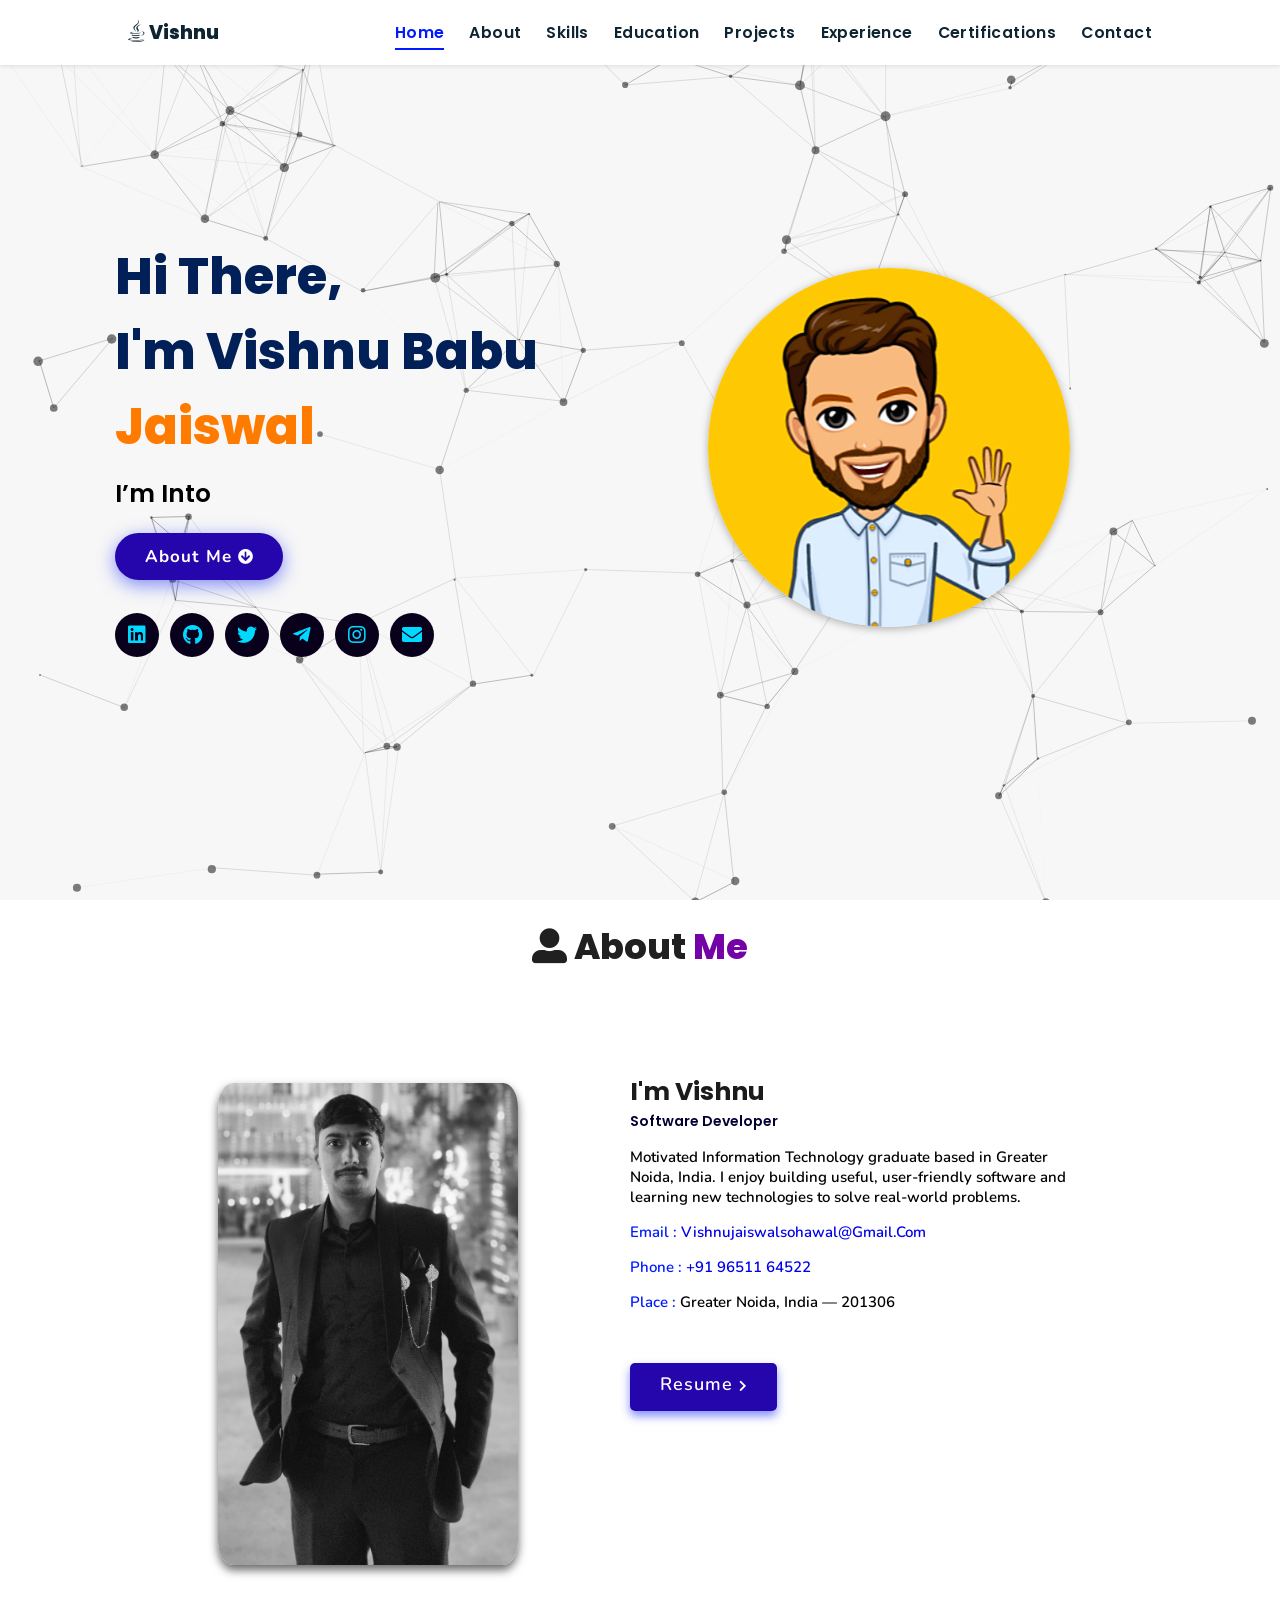
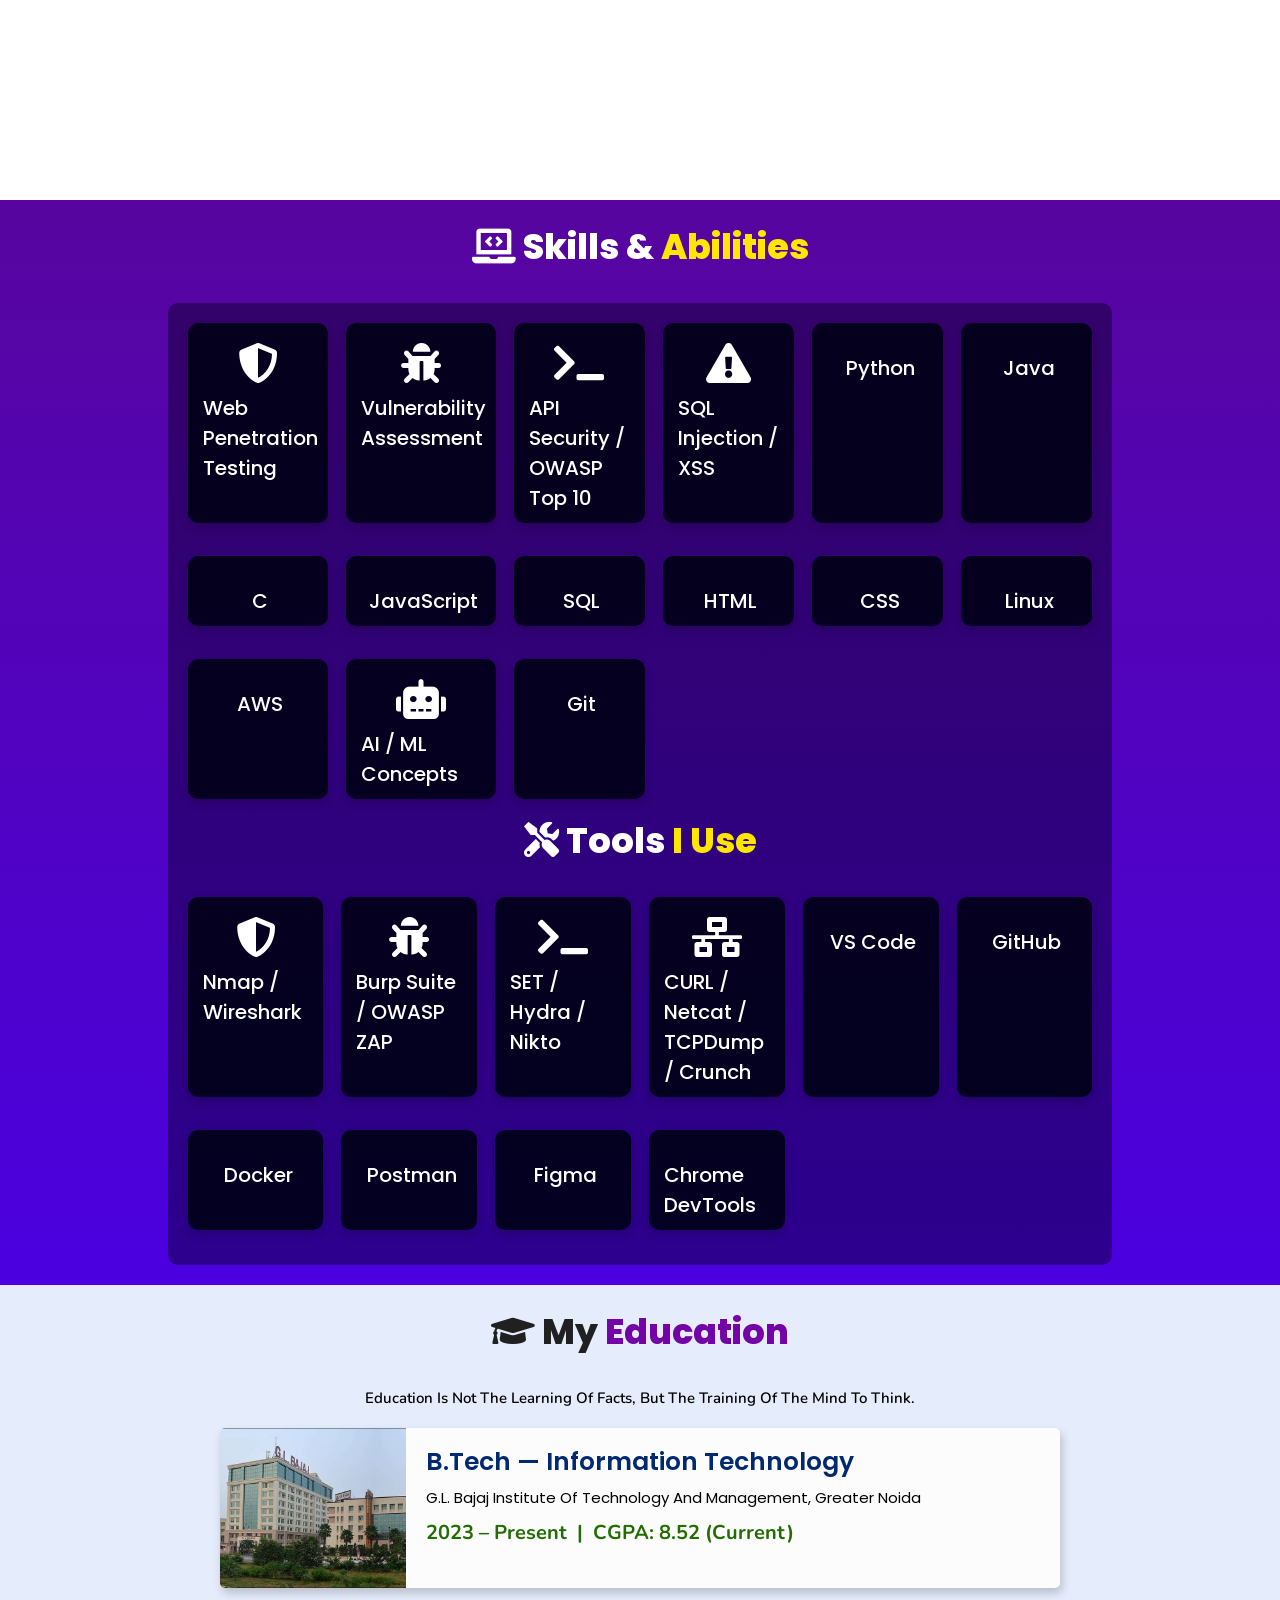
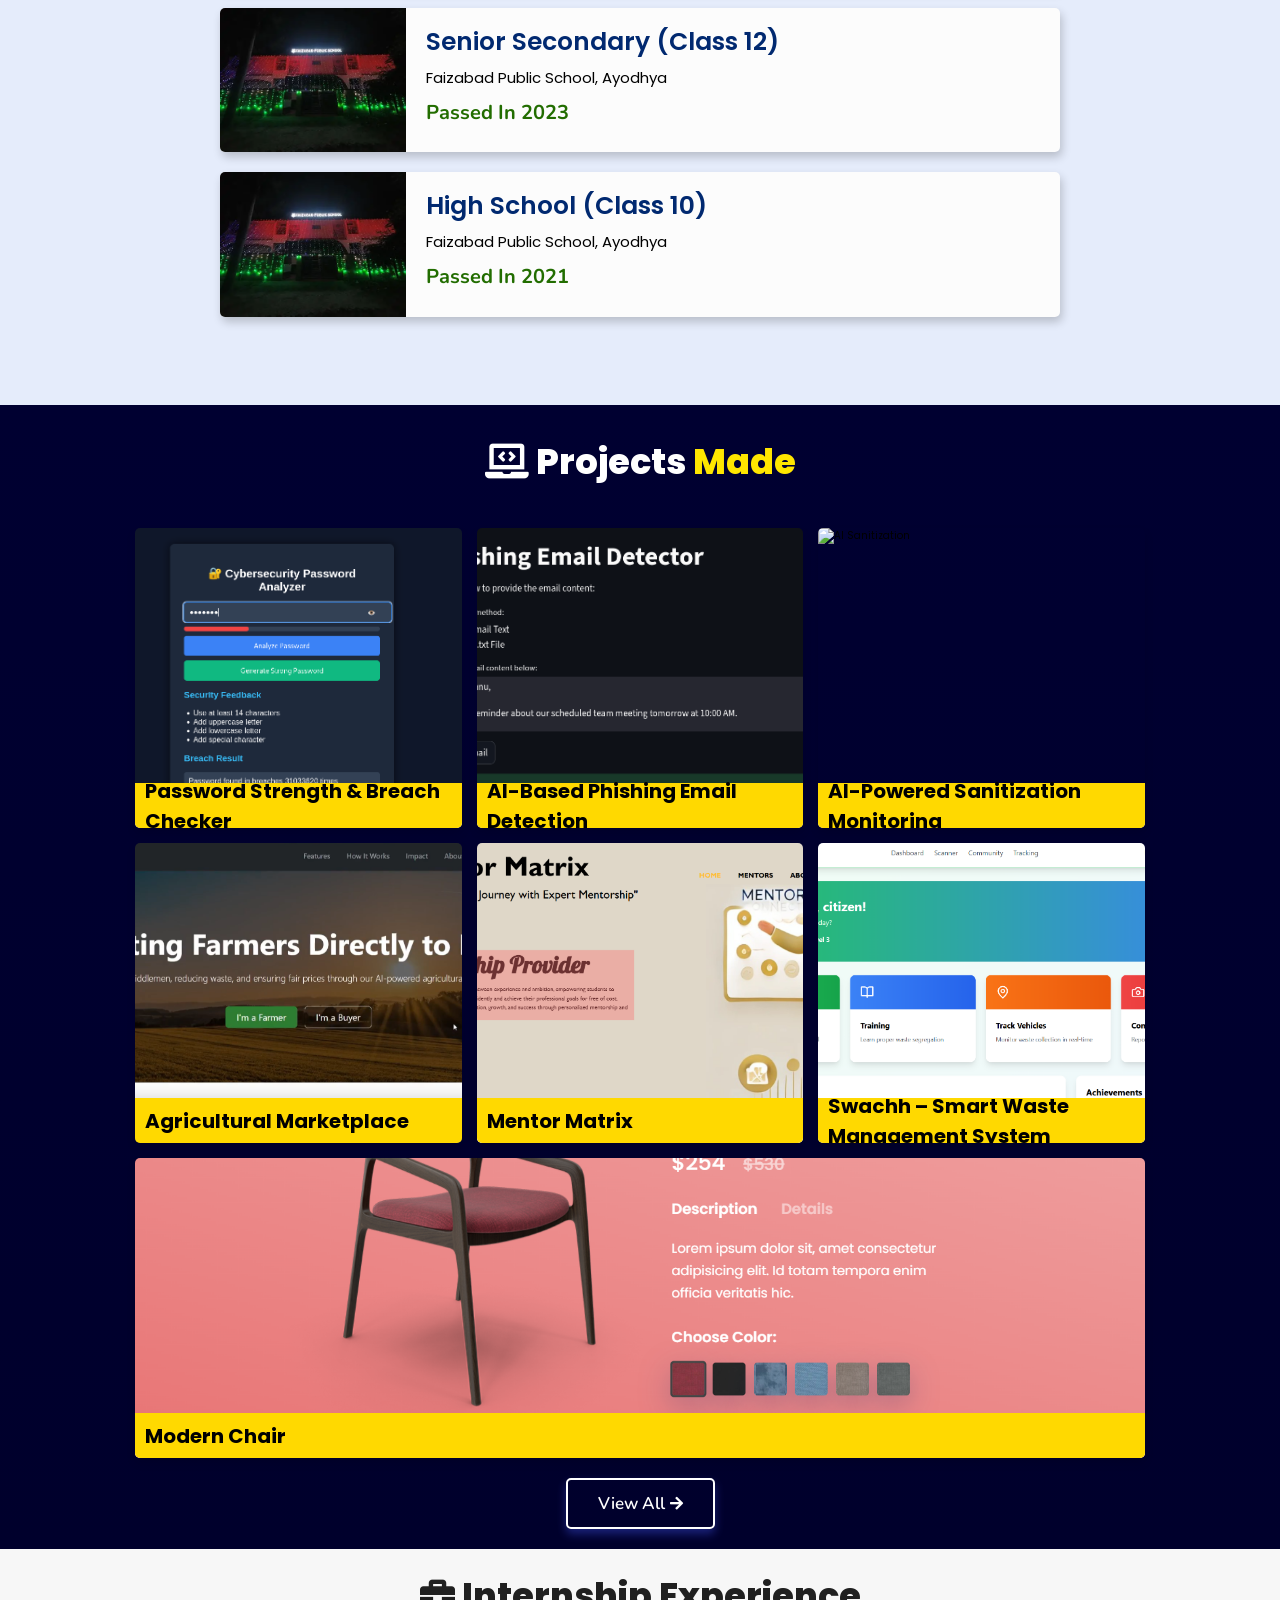
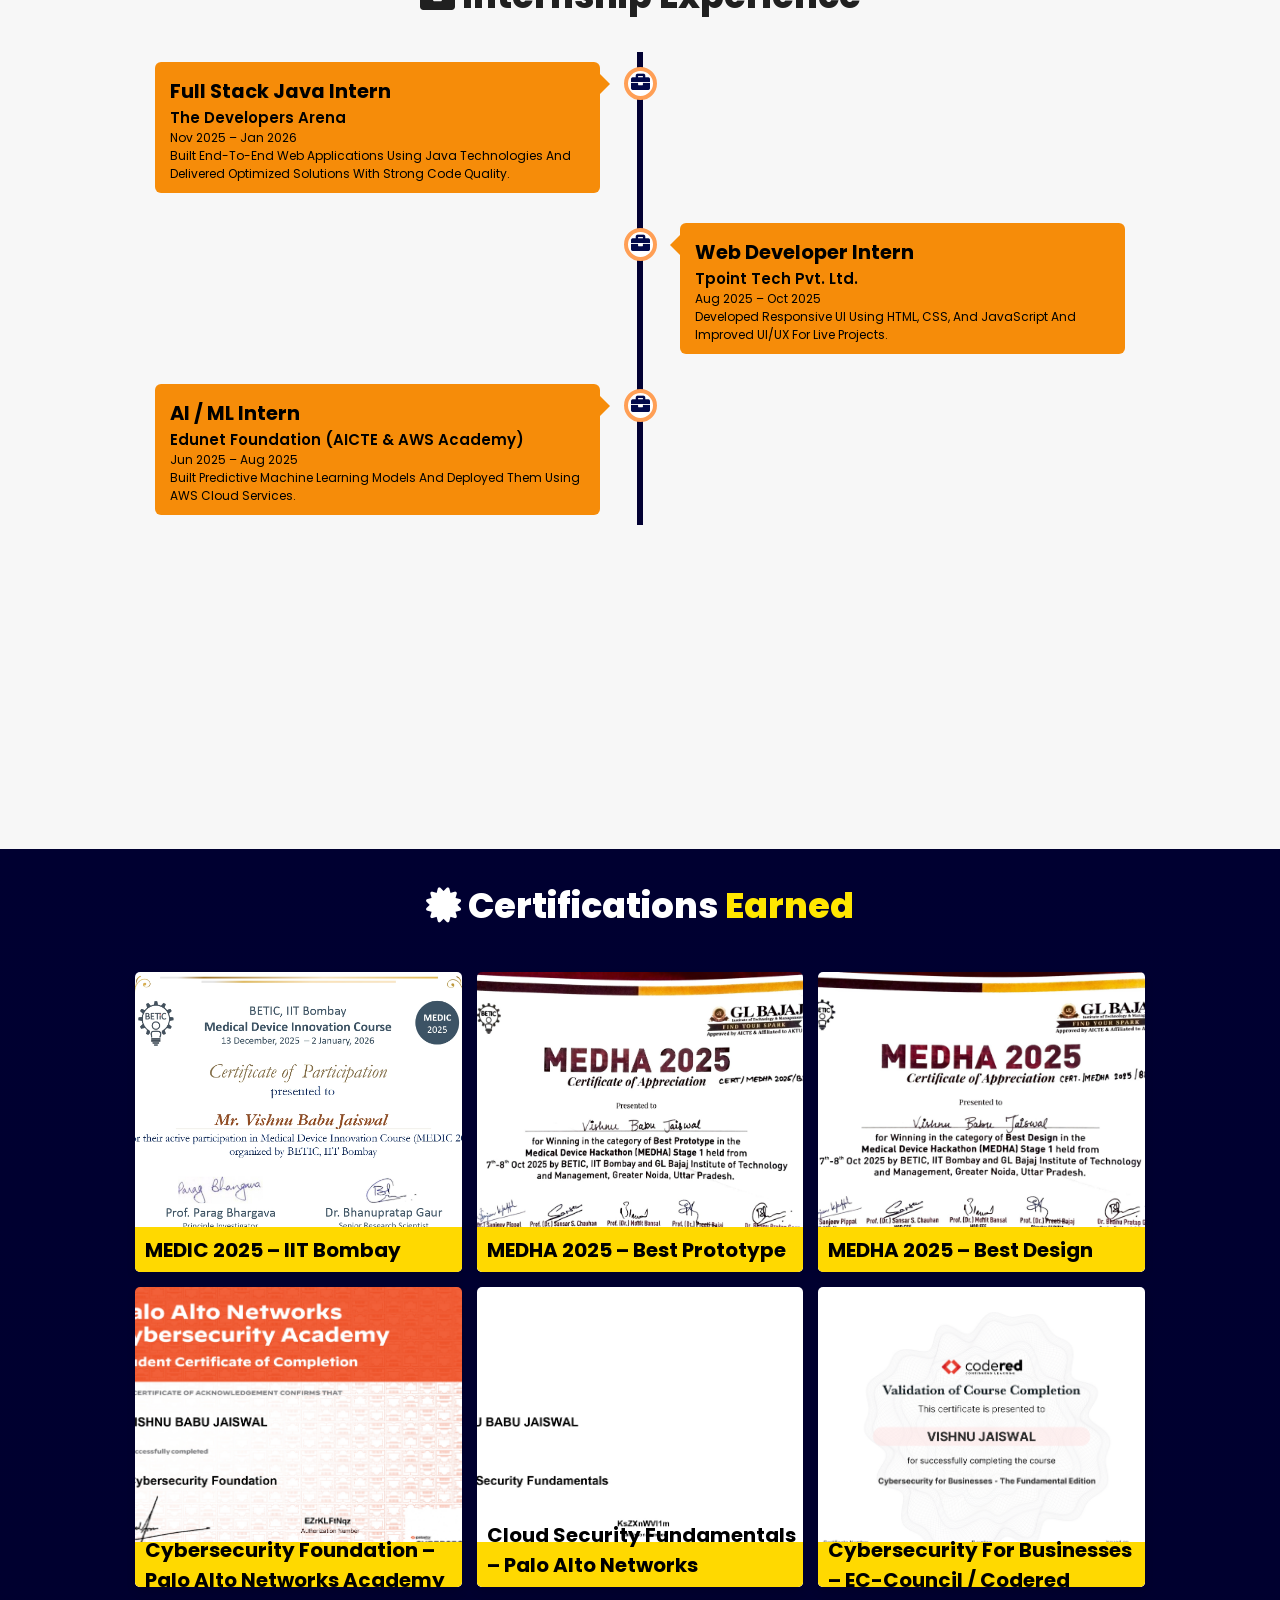
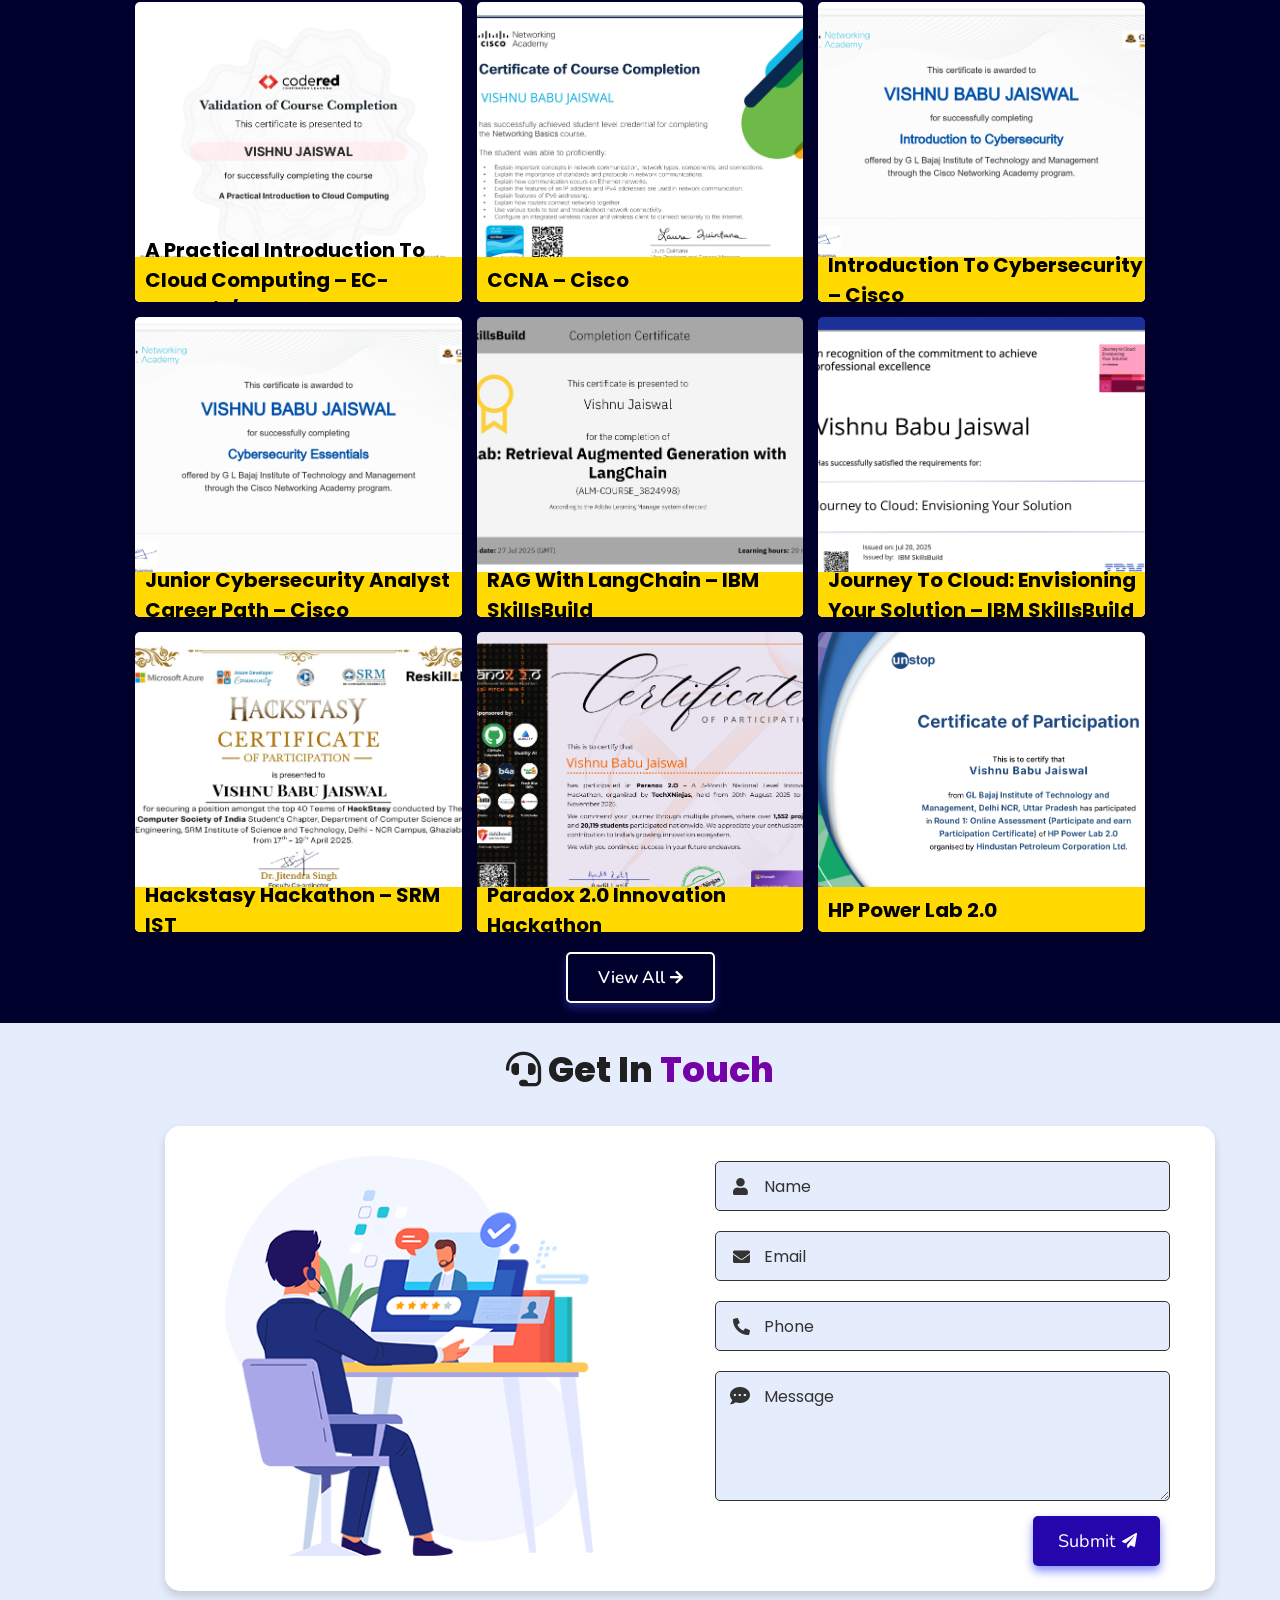
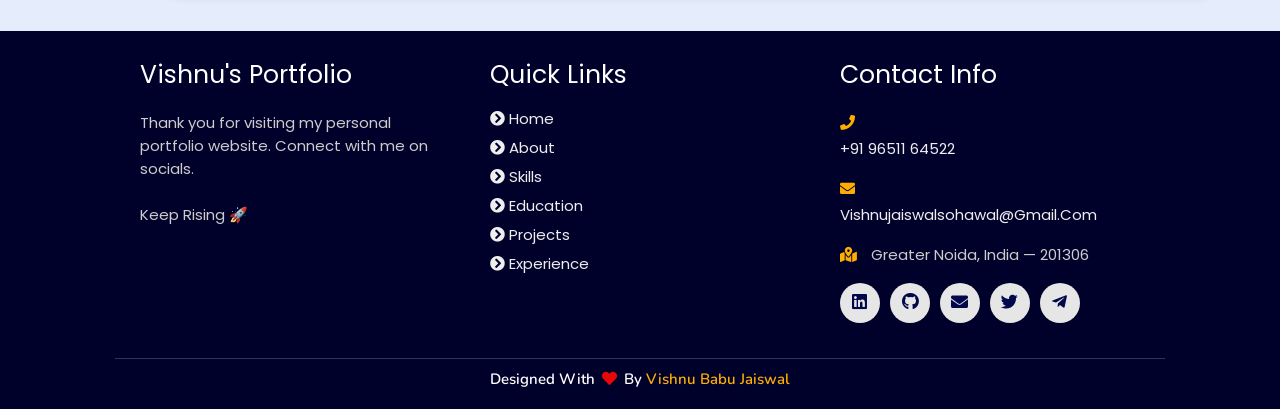
==== index.html @ 8dc9d5c0 "initial commit" ====
<!DOCTYPE html>
<html lang="en">
<head>
  <meta charset="UTF-8" />
  <meta http-equiv="X-UA-Compatible" content="IE=edge" />
  <meta name="viewport" content="width=device-width, initial-scale=1.0" />
  <meta name="keywords" content="Vishnu Babu Jaiswal, Vishnu Jaiswal, portfolio, software developer, web developer, Python, Java, HTML, CSS, JavaScript, Greater Noida" />
  <meta name="description" content="Portfolio of Vishnu Babu Jaiswal — IT graduate and software developer. Projects: AI-Powered Sanitization Monitoring, Agricultural Marketplace (AgriConnect), Mentor Matrix." />
  <!-- Custom CSS -->
  <link rel="stylesheet" href="./assets/css/style.css" />

  <link rel="stylesheet" href="https://cdn.jsdelivr.net/gh/devicons/devicon@latest/devicon.min.css">
  <!-- Font Awesome -->
  <link
    rel="stylesheet"
    href="https://cdnjs.cloudflare.com/ajax/libs/font-awesome/5.15.3/css/all.min.css"
    integrity="sha512-iBBXm8fW90+nuLcSKlbmrPcLa0OT92xO1BIsZ+ywDWZCvqsWgccV3gFoRBv0z+8dLJgyAHIhR35VZc2oM/gI1w=="
    crossorigin="anonymous"
    referrerpolicy="no-referrer"
  />
  <!-- Favicon -->
  <link id="favicon" rel="shortcut icon" href="./assets/images/.png" type="image/x-png" />
  <title>Portfolio | Vishnu Babu Jaiswal</title>
</head>
<body oncontextmenu="return false">
  <!-- navbar -->
  <header>
   <a href="/" class="logo"><i class="fab fa-java"></i> Vishnu</a>

    <div id="menu" class="fas fa-bars"></div>
    <nav class="navbar">
      <ul>
        <li><a class="active" href="#home">Home</a></li>
        <li><a href="#about">About</a></li>
        <li><a href="#skills">Skills</a></li>
        <li><a href="#education">Education</a></li>
        <li><a href="#work">Projects</a></li>
        <li><a href="#experience">Experience</a></li>
        <li><a href="#certifications">Certifications</a></li>
        <li><a href="#contact">Contact</a></li>
      </ul>
    </nav>
  </header>

  <!-- hero -->
  <section class="home" id="home">
    <div id="particles-js"></div>

    <div class="content">
      <h2>Hi There,<br />I'm Vishnu Babu <span>Jaiswal</span></h2>
      <p>I’m into <span class="typing-text"></span></p>
      <a href="#about" class="btn"><span>About Me</span> <i class="fas fa-arrow-circle-down"></i> </a>
      <div class="socials">
        <ul class="social-icons">
          <li>
            <a class="linkedin" aria-label="LinkedIn" href="https://www.linkedin.com/in/vishnu-babu29" target="_blank"
              ><i class="fab fa-linkedin"></i
            ></a>
          </li>
          <li>
            <a class="github" aria-label="GitHub" href="https://github.com/vishnuj29" target="_blank"
              ><i class="fab fa-github"></i
            ></a>
          </li>
          <li>
            <a class="twitter" aria-label="Twitter" href="" target="_blank"
              ><i class="fab fa-twitter"></i
            ></a>
          </li>
          <li>
            <a class="telegram" aria-label="Telegram" href="" target="_blank"
              ><i class="fab fa-telegram-plane"></i
            ></a>
          </li>
          <li>
            <a class="instagram" aria-label="Instagram" href="https://www.instagram.com/vishnu_jaiswal_29" target="_blank"
              ><i class="fab fa-instagram"></i
            ></a>
          </li>
          <li>
            <a class="dev" aria-label="Mail" href="mailto:vishnujaiswalsohawal@gmail.com"
              ><i class="fas fa-envelope"></i
            ></a>
          </li>
        </ul>
      </div>
    </div>
    <div class="image">
      <img draggable="false" class="tilt" src="./assets/images/hero.png" alt="Hero" />
    </div>
  </section>

  <!-- about -->
  <section class="about" id="about">
    <h2 class="heading"><i class="fas fa-user-alt"></i> About <span>Me</span></h2>

    <div class="row">
      <div class="image">
        <img draggable="false" class="tilt" src="./assets/images/imgg.jpg" alt="Portrait" />
      </div>
      <div class="content">
        <h3>I'm Vishnu</h3>
        <span class="tag">Software Developer</span>

        <p>
          Motivated Information Technology graduate based in Greater Noida, India. I enjoy building useful, user-friendly
          software and learning new technologies to solve real-world problems.
        </p>

        <div class="box-container">
          <div class="box">
            <p><span> email : </span> <a href="mailto:vishnujaiswalsohawal@gmail.com">vishnujaiswalsohawal@gmail.com</a></p>
            <p><span> phone : </span> <a href="tel:+919651164522">+91 96511 64522</a></p>
            <p><span> place : </span> Greater Noida, India — 201306</p>
          </div>
        </div>

        <div class="resumebtn">
          <a href="https://drive.google.com/file/d/1cvWCUbe5z-wMfePY9oOeKPNcI8QbJ-D5/view?usp=drive_link" target="_blank" class="btn"><span>Resume</span>
            <i class="fas fa-chevron-right"></i>
          </a>
        </div>
      </div>
    </div>
  </section>

 <!-- Skills & Tools Section -->
<section class="skills" id="skills">
  <h2 class="heading"><i class="fas fa-laptop-code"></i> Skills & <span>Abilities</span></h2>

  <div class="container">
    <div class="row">
      <!-- Cybersecurity / Security Skills -->
      <div class="bar">
        <div class="info">
          <i class="fas fa-shield-alt colored"></i>
          <span>Web Penetration Testing</span>
        </div>
      </div>

      <div class="bar">
        <div class="info">
          <i class="fas fa-bug colored"></i>
          <span>Vulnerability Assessment</span>
        </div>
      </div>

      <div class="bar">
        <div class="info">
          <i class="fas fa-terminal colored"></i>
          <span>API Security / OWASP Top 10</span>
        </div>
      </div>

      <div class="bar">
        <div class="info">
          <i class="fas fa-exclamation-triangle colored"></i>
          <span>SQL Injection / XSS</span>
        </div>
      </div>

      <!-- Programming Languages -->
      <div class="bar">
        <div class="info">
          <i class="devicon-python-plain colored"></i>
          <span>Python</span>
        </div>
      </div>

      <div class="bar">
        <div class="info">
          <i class="devicon-java-plain colored"></i>
          <span>Java</span>
        </div>
      </div>

      <div class="bar">
        <div class="info">
          <i class="devicon-c-plain colored"></i>
          <span>C</span>
        </div>
      </div>

      <div class="bar">
        <div class="info">
          <i class="devicon-javascript-plain colored"></i>
          <span>JavaScript</span>
        </div>
      </div>

      <div class="bar">
        <div class="info">
          <i class="devicon-sqlite-plain colored"></i>
          <span>SQL</span>
        </div>
      </div>

      <!-- Web / Front-end -->
      <div class="bar">
        <div class="info">
          <i class="devicon-html5-plain colored"></i>
          <span>HTML</span>
        </div>
      </div>

      <div class="bar">
        <div class="info">
          <i class="devicon-css3-plain colored"></i>
          <span>CSS</span>
        </div>
      </div>

      <!-- Platforms / OS -->
      <div class="bar">
        <div class="info">
          <i class="devicon-linux-plain colored"></i>
          <span>Linux</span>
        </div>
      </div>

      <div class="bar">
        <div class="info">
          <i class="devicon-aws-plain colored"></i>
          <span>AWS</span>
        </div>
      </div>

      <!-- AI / ML -->
      <div class="bar">
        <div class="info">
          <i class="fas fa-robot colored"></i>
          <span>AI / ML Concepts</span>
        </div>
      </div>

      <!-- Version Control -->
      <div class="bar">
        <div class="info">
          <i class="devicon-git-plain colored"></i>
          <span>Git</span>
        </div>
      </div>
    </div>

    <!-- Tools Section -->
    <h2 class="heading"><i class="fas fa-tools"></i> Tools <span>I Use</span></h2>
    <div class="row">
      <!-- Cybersecurity Tools -->
      <div class="bar">
        <div class="info">
          <i class="fas fa-shield-alt colored"></i>
          <span>Nmap / Wireshark</span>
        </div>
      </div>

      <div class="bar">
        <div class="info">
          <i class="fas fa-bug colored"></i>
          <span>Burp Suite / OWASP ZAP</span>
        </div>
      </div>

      <div class="bar">
        <div class="info">
          <i class="fas fa-terminal colored"></i>
          <span>SET / Hydra / Nikto</span>
        </div>
      </div>

      <!-- Network / Utility -->
      <div class="bar">
        <div class="info">
          <i class="fas fa-network-wired colored"></i>
          <span>cURL / Netcat / TCPDump / Crunch</span>
        </div>
      </div>

      <!-- Development Tools -->
      <div class="bar">
        <div class="info">
          <i class="devicon-vscode-plain colored"></i>
          <span>VS Code</span>
        </div>
      </div>

      <!-- GitHub -->
<div class="bar">
  <div class="info">
    <i class="devicon-github-original-wordmark colored"></i>
    <span>GitHub</span>
  </div>
</div>

      <div class="bar">
        <div class="info">
          <i class="devicon-docker-plain colored"></i>
          <span>Docker</span>
        </div>
      </div>

      <div class="bar">
        <div class="info">
          <i class="devicon-postman-plain colored"></i>
          <span>Postman</span>
        </div>
      </div>

      <div class="bar">
        <div class="info">
          <i class="devicon-figma-plain colored"></i>
          <span>Figma</span>
        </div>
      </div>

      <div class="bar">
        <div class="info">
          <i class="devicon-chrome-plain colored"></i>
          <span>Chrome DevTools</span>
        </div>
      </div>
    </div>
  </div>
</section>

  

  <!-- education -->
  <section class="education" id="education">
    <h1 class="heading"><i class="fas fa-graduation-cap"></i> My <span>Education</span></h1>

    <p class="qoute">Education is not the learning of facts, but the training of the mind to think.</p>

    <div class="box-container">
      <div class="box">
        <div class="image">
          <img draggable="false" src="./assets/images/educat/college.jpg" alt="College" />
        </div>
        <div class="content">
          <h3>B.Tech — Information Technology</h3>
          <p>G.L. Bajaj Institute of Technology and Management, Greater Noida</p>
          <h4>2023 – Present &nbsp;|&nbsp; CGPA: 8.52 (current)</h4>
        </div>
      </div>

      <div class="box">
        <div class="image">
          <img draggable="false" src="./assets/images/educat/sc.webp" alt="School" />
        </div>
        <div class="content">
          <h3>Senior Secondary (Class 12)</h3>
          <p>Faizabad Public School, Ayodhya</p>
          <h4>Passed in 2023</h4>
        </div>
      </div>

      <div class="box">
        <div class="image">
          <img draggable="false" src="./assets/images/educat/sc.webp" alt="School" />
        </div>
        <div class="content">
          <h3>High School (Class 10)</h3>
          <p>Faizabad Public School, Ayodhya</p>
          <h4>Passed in 2021</h4>
        </div>
      </div>
    </div>
  </section>

  <!-- projects -->
  <section class="work" id="work">
    <h2 class="heading"><i class="fas fa-laptop-code"></i> Projects <span>Made</span></h2>

    <div class="box-container">

      <div class="box tilt">
  <img draggable="false" src="./assets/images/projects/password.png" alt="Password Security Analyzer" />
  <div class="content">
    <div class="tag"><h3>Password Strength & Breach Checker</h3></div>
    <div class="desc">
      <p>Cybersecurity tool that analyzes password strength and checks if the password has appeared in known data breaches using the Have I Been Pwned API.</p>
      <div class="btns">
        <a href="https://github.com/vishnuj29/password-analyzer" class="btn" target="_blank">
          <i class="fas fa-eye"></i> Repo
        </a>
      </div>
    </div>
  </div>
</div>
 
      <div class="box tilt">
  <img draggable="false" src="./assets/images/projects/email.png" alt="Phishing Email Detection" />
  <div class="content">
    <div class="tag"><h3>AI-Based Phishing Email Detection</h3></div>
    <div class="desc">
      <p>Machine learning based cybersecurity system that detects phishing emails by analyzing email content and classifying them as phishing or legitimate.</p>
      <div class="btns">
        <a href="https://github.com/vishnuj29/Email-Detection" class="btn" target="_blank">
          <i class="fas fa-eye"></i> Repo
        </a>
      </div>
    </div>
  </div>
</div>

      <div class="box tilt">
        <img draggable="false" src="./assets/images/projects/ai.PNG" alt="AI Sanitization" />
        <div class="content">
          <div class="tag"><h3>AI-Powered Sanitization Monitoring</h3></div>
          <div class="desc">
            <p>Verifies wiping and sanitizer-spray actions and gives real-time feedback (Green Tick / Red Alert).</p>
            <div class="btns">
              <a href="https://github.com/vishnuj29/AI-Sanitization" class="btn" target="_blank"><i class="fas fa-eye"></i> Repo</a>
            </div>
          </div>
        </div>
      </div>

      <div class="box tilt">
        <img draggable="false" src="./assets/images/projects/fi.png" alt="AgriConnect" />
        <div class="content">
          <div class="tag"><h3>Agricultural Marketplace</h3></div>
          <div class="desc">
            <p>Online marketplace connecting farmers, suppliers, and buyers. Secure payments and improved product visibility.</p>
            <div class="btns">
              <a href="https://github.com/vishnuj29/AgriConnect" class="btn" target="_blank"><i class="fas fa-eye"></i> Repo</a>
            </div>
          </div>
        </div>
      </div>

      <div class="box tilt">
        <img draggable="false" src="./assets/images/projects/mi.png" alt="Mentor Matrix" />
        <div class="content">
          <div class="tag"><h3>Mentor Matrix</h3></div>
          <div class="desc">
            <p>Matches mentors and mentees based on skills and goals; increased pairing accuracy and engagement.</p>
            <div class="btns">
              <a href="https://github.com/vishnuj29/Mentor_martix_project" class="btn" target="_blank"><i class="fas fa-eye"></i> Repo</a>
            </div>
          </div>
        </div>
      </div>
      <div class="box tilt">
        <img draggable="false" src="./assets/images/projects/sm.png" alt="Swachh" />
        <div class="content">
          <div class="tag"><h3>Swachh – Smart Waste Management System</h3></div>
          <div class="desc">
            <p>Swachh is an AI + Blockchain powered waste management solution designed to make cities cleaner and smarter.</p>
            <div class="btns">
              <a href="https://github.com/vishnuj29/project-SIH" class="btn" target="_blank"><i class="fas fa-eye"></i> Repo</a>
            </div>
          </div>
        </div>
      </div>
      <div class="box tilt">
        <img draggable="false" src="./assets/images/projects/ch.png" alt="Modern Chair" />
        <div class="content">
          <div class="tag"><h3>Modern Chair</h3></div>
          <div class="desc">
            <p>A modern chair designed for comfort and aesthetics.</p>
            <div class="btns">
              <a href="https://github.com/vishnuj29/project-SIH" class="btn" target="_blank"><i class="fas fa-eye"></i> Repo</a>
            </div>
          </div>
        </div>
      </div>
    </div>

    <div class="viewall">
      <a href="/projects" class="btn"><span>View All</span> <i class="fas fa-arrow-right"></i> </a>
    </div>
  </section>

 <!-- experience section -->
<section class="experience" id="experience">
  <h2 class="heading"><i class="fas fa-briefcase"></i> Internship Experience</h2>

  <div class="timeline">

    <div class="container left">
      <div class="content">
        <div class="tag"><h2>Full Stack Java Intern</h2></div>
        <div class="desc">
          <h3>The Developers Arena</h3>
          <p>Nov 2025 – Jan 2026</p>
          <p>Built end-to-end web applications using Java technologies and delivered optimized solutions with strong code quality.</p>
        </div>
      </div>
    </div>

    <div class="container right">
      <div class="content">
        <div class="tag"><h2>Web Developer Intern</h2></div>
        <div class="desc">
          <h3>Tpoint Tech Pvt. Ltd.</h3>
          <p>Aug 2025 – Oct 2025</p>
          <p>Developed responsive UI using HTML, CSS, and JavaScript and improved UI/UX for live projects.</p>
        </div>
      </div>
    </div>

    <div class="container left">
      <div class="content">
        <div class="tag"><h2>AI / ML Intern</h2></div>
        <div class="desc">
          <h3>Edunet Foundation (AICTE & AWS Academy)</h3>
          <p>Jun 2025 – Aug 2025</p>
          <p>Built predictive machine learning models and deployed them using AWS Cloud services.</p>
        </div>
      </div>
    </div>

  </div>
</section>

<!-- certifications -->
<section class="work" id="certifications">
  <h2 class="heading"><i class="fas fa-certificate"></i> Certifications <span>Earned</span></h2>

  <div class="box-container">

    <!-- MEDIC IIT Bombay -->
    <div class="box tilt">
      <img draggable="false" src="./assets/images/certificates/iit.jpg" alt="MEDIC IIT Bombay Certificate" />
      <div class="content">
        <div class="tag"><h3>MEDIC 2025 – IIT Bombay</h3></div>
        <div class="desc">
          <p>Completed Medical Device Innovation Course organized by BETIC, IIT Bombay.</p>
          <div class="btns">
            <a href="./assets/images/certificates/iit.jpg" class="btn" target="_blank">
              <i class="fas fa-eye"></i> View
            </a>
          </div>
        </div>
      </div>
    </div>

    <!-- MEDHA Best Prototype -->
    <div class="box tilt">
      <img draggable="false" src="./assets/images/certificates/pro.jpg" alt="MEDHA Best Prototype" />
      <div class="content">
        <div class="tag"><h3>MEDHA 2025 – Best Prototype</h3></div>
        <div class="desc">
          <p>Won Best Prototype award at Medical Device Hackathon organized by IIT Bombay & GL Bajaj.</p>
          <div class="btns">
            <a href="./assets/images/certificates/pro.jpg" class="btn" target="_blank">
              <i class="fas fa-eye"></i> View
            </a>
          </div>
        </div>
      </div>
    </div>

    <!-- MEDHA Best Design -->
    <div class="box tilt">
      <img draggable="false" src="./assets/images/certificates/design.jpg" alt="MEDHA Best Design" />
      <div class="content">
        <div class="tag"><h3>MEDHA 2025 – Best Design</h3></div>
        <div class="desc">
          <p>Won Best Design award at MEDHA Medical Device Hackathon.</p>
          <div class="btns">
            <a href="./assets/images/certificatesdesign.jpg" class="btn" target="_blank">
              <i class="fas fa-eye"></i> View
            </a>
          </div>
        </div>
      </div>
    </div>

     <!-- Palo Alto Networks Academy -->
    <div class="box tilt">
      <img draggable="false" src="./assets/images/certificates/cyber.jpg" alt="Cybersecurity Foundation Certificate" />
      <div class="content">
        <div class="tag"><h3>Cybersecurity Foundation – Palo Alto Networks Academy</h3></div>
        <div class="desc">
          <p>Completed Cybersecurity Foundation course from Palo Alto Networks Academy.</p>
          <div class="btns">
            <a href="./assets/images/certificates/cyber.jpg" class="btn">
              <i class="fas fa-eye"></i> View
            </a>
          </div>
        </div>
      </div>
    </div>

    <div class="box tilt">
      <img draggable="false" src="./assets/images/certificates/cloud.jpg" alt="Cloud Security Fundamentals Certificate" />
      <div class="content">
        <div class="tag"><h3>Cloud Security Fundamentals – Palo Alto Networks Academy</h3></div>
        <div class="desc">
          <p>Learned cloud security principles and best practices.</p>
          <div class="btns">
            <a href="./assets/images/certificates/cloud.jpg" class="btn">
              <i class="fas fa-eye"></i> View
            </a>
          </div>
        </div>
      </div>
    </div>

    <!-- EC-Council / Codered -->
    <div class="box tilt">
      <img draggable="false" src="./assets/images/certificates/cybers.png" alt="Cybersecurity for Businesses Certificate" />
      <div class="content">
        <div class="tag"><h3>Cybersecurity for Businesses – EC-Council / Codered</h3></div>
        <div class="desc">
          <p>Fundamental course on cybersecurity for business applications.</p>
          <div class="btns">
            <a href="./assets/images/certificates/cybers.png" class="btn">
              <i class="fas fa-eye"></i> View
            </a>
          </div>
        </div>
      </div>
    </div>

    <div class="box tilt">
      <img draggable="false" src="./assets/images/certificates/cloud.png" alt="Cloud Computing Certificate" />
      <div class="content">
        <div class="tag"><h3>A Practical Introduction to Cloud Computing – EC-Council / Codered</h3></div>
        <div class="desc">
          <p>Introduction to cloud computing fundamentals and applications.</p>
          <div class="btns">
            <a href="./assets/images/certificates/cloud.png" class="btn">
              <i class="fas fa-eye"></i> View
            </a>
          </div>
        </div>
      </div>
    </div>

    <!-- Cisco -->
    <div class="box tilt">
      <img draggable="false" src="./assets/images/certificates/networking.jpg" alt="CCNA Certificate" />
      <div class="content">
        <div class="tag"><h3>CCNA – Cisco</h3></div>
        <div class="desc">
          <p>Networking fundamentals, routing, switching, and troubleshooting.</p>
          <div class="btns">
            <a href="./assets/images/certificates/networking.jpg" class="btn">
              <i class="fas fa-eye"></i> View
            </a>
          </div>
        </div>
      </div>
    </div>

    <div class="box tilt">
      <img draggable="false" src="./assets/images/certificates/gl.jpg" alt="Introduction to Cybersecurity Certificate" />
      <div class="content">
        <div class="tag"><h3>Introduction to Cybersecurity – Cisco</h3></div>
        <div class="desc">
          <p>Basic concepts of cybersecurity and security practices.</p>
          <div class="btns">
            <a href="./assets/images/certificates/gl.jpg" class="btn">
              <i class="fas fa-eye"></i> View
            </a>
          </div>
        </div>
      </div>
    </div>

    <div class="box tilt">
      <img draggable="false" src="./assets/images/certificates/ju.jpg" alt="Junior Cybersecurity Analyst Career Path Certificate" />
      <div class="content">
        <div class="tag"><h3>Junior Cybersecurity Analyst Career Path – Cisco</h3></div>
        <div class="desc">
          <p>Comprehensive path for starting a career in cybersecurity analysis.</p>
          <div class="btns">
            <a href="./assets/images/certificates/ju.jpg" class="btn">
              <i class="fas fa-eye"></i> View
            </a>
          </div>
        </div>
      </div>
    </div>

    <!-- IBM SkillsBuild -->
    <div class="box tilt">
      <img draggable="false" src="./assets/images/certificates/rag.jpg" alt="RAG with LangChain Certificate" />
      <div class="content">
        <div class="tag"><h3>RAG with LangChain – IBM SkillsBuild</h3></div>
        <div class="desc">
          <p>Completed lab on Retrieval Augmented Generation with LangChain.</p>
          <div class="btns">
            <a href="./assets/images/certificates/rag.jpg" class="btn">
              <i class="fas fa-eye"></i> View
            </a>
          </div>
        </div>
      </div>
    </div>

    <div class="box tilt">
      <img draggable="false" src="./assets/images/certificates/ibm.jpg" alt="Journey to Cloud Certificate" />
      <div class="content">
        <div class="tag"><h3>Journey to Cloud: Envisioning Your Solution – IBM SkillsBuild</h3></div>
        <div class="desc">
          <p>Learned cloud solution design and planning.</p>
          <div class="btns">
            <a href="./assets/images/certificates/ibm.jpg" class="btn">
              <i class="fas fa-eye"></i> View
            </a>
          </div>
        </div>
      </div>
    </div>




<div class="box tilt">
  <img draggable="false" src="./assets/images/certificates/h.jpeg" alt="Hackstasy Hackathon Certificate" />
  <div class="content">
    <div class="tag"><h3>Hackstasy Hackathon – SRM IST</h3></div>
    <div class="desc">
      <p>Ranked among the Top 40 teams in a national-level hackathon competition.</p>
      <div class="btns">
        <a href="./assets/images/certificates/h.jpeg" class="btn" target="_blank">
          <i class="fas fa-eye"></i> View
        </a>
      </div>
    </div>
  </div>
</div>

<div class="box tilt">
  <img draggable="false" src="./assets/images/certificates/paradox.jpg" alt="Paradox Hackathon Certificate" />
  <div class="content">
    <div class="tag"><h3>Paradox 2.0 Innovation Hackathon</h3></div>
    <div class="desc">
      <p>Participated in a 3-month national innovation hackathon organized by TechXNinjas.</p>
      <div class="btns">
        <a href="./assets/images/certificates/paradox.jpg" class="btn" target="_blank">
          <i class="fas fa-eye"></i> View
        </a>
      </div>
    </div>
  </div>
</div>

<div class="box tilt">
  <img draggable="false" src="./assets/images/certificates/hp.jpg" alt="HP Power Lab Certificate" />
  <div class="content">
    <div class="tag"><h3>HP Power Lab 2.0</h3></div>
    <div class="desc">
      <p>Advanced to Round 2 among 50,000+ registrations and top 2,000 teams.</p>
      <div class="btns">
        <a href="./assets/images/certificates/hp.jpg" class="btn" target="_blank">
          <i class="fas fa-eye"></i> View
        </a>
      </div>
    </div>
  </div>
</div>
</div>
<div class="viewall">
    <a href="/assets/images/certificates" class="btn"><span>View All</span> <i class="fas fa-arrow-right"></i> </a>

  </div>
  
</section>

  <!-- contact -->
  <section class="contact" id="contact">
    <h2 class="heading"><i class="fas fa-headset"></i> Get in <span>Touch</span></h2>

    <div class="container">
      <div class="content">
        <div class="image-box">
          <img draggable="false" src="./assets/images/contact1.png" alt="Contact" />
        </div>
        <form id="contact-form">
          <div class="form-group">
            <div class="field">
              <input type="text" name="name" placeholder="Name" required />
              <i class="fas fa-user"></i>
            </div>
            <div class="field">
              <input type="email" name="email" placeholder="Email" required />
              <i class="fas fa-envelope"></i>
            </div>
            <div class="field">
              <input type="text" name="phone" placeholder="Phone" />
              <i class="fas fa-phone-alt"></i>
            </div>
            <div class="message">
              <textarea placeholder="Message" name="message" required></textarea>
              <i class="fas fa-comment-dots"></i>
            </div>
          </div>
          <div class="button-area">
            <button type="submit">Submit <i class="fa fa-paper-plane"></i></button>
          </div>
        </form>
      </div>
    </div>
  </section>

  <!-- footer -->
  <section class="footer">
    <div class="box-container">
      <div class="box">
        <h3>Vishnu's Portfolio</h3>
        <p>
          Thank you for visiting my personal portfolio website. Connect with me on socials. <br /><br />
          Keep Rising 🚀
        </p>
      </div>

      <div class="box">
        <h3>Quick links</h3>
        <a href="#home"><i class="fas fa-chevron-circle-right"></i> home</a>
        <a href="#about"><i class="fas fa-chevron-circle-right"></i> about</a>
        <a href="#skills"><i class="fas fa-chevron-circle-right"></i> skills</a>
        <a href="#education"><i class="fas fa-chevron-circle-right"></i> education</a>
        <a href="#work"><i class="fas fa-chevron-circle-right"></i> projects</a>
        <a href="#experience"><i class="fas fa-chevron-circle-right"></i> experience</a>
      </div>

      <div class="box">
        <h3>Contact info</h3>
        <p><i class="fas fa-phone"></i> <a href="tel:+919651164522">+91 96511 64522</a></p>
        <p><i class="fas fa-envelope"></i> <a href="mailto:vishnujaiswalsohawal@gmail.com">vishnujaiswalsohawal@gmail.com</a></p>
        <p><i class="fas fa-map-marked-alt"></i> Greater Noida, India — 201306</p>
        <div class="share">
          <a href="https://www.linkedin.com/in/vishnu-babu29" class="fab fa-linkedin" aria-label="LinkedIn" target="_blank"></a>
          <a href="https://github.com/vishnuj29" class="fab fa-github" aria-label="GitHub" target="_blank"></a>
          <a href="mailto:vishnujaiswalsohawal@gmail.com" class="fas fa-envelope" aria-label="Mail"></a>
          <a href="" class="fab fa-twitter" aria-label="Twitter" target="_blank"></a>
          <a href="" class="fab fa-telegram-plane" aria-label="Telegram" target="_blank"></a>
        </div>
      </div>
    </div>

    <h1 class="credit">
      Designed with <i class="fa fa-heart pulse"></i> by <a href="https://github.com/vishnuj29" target="_blank">Vishnu Babu Jaiswal</a>
    </h1>
  </section>

  <!-- scroll top btn -->
  <a href="#home" aria-label="ScrollTop" class="fas fa-angle-up" id="scroll-top"></a>

  <!-- ==== ALL MAJOR JAVASCRIPT CDNS STARTS ==== -->
  <script src="https://cdnjs.cloudflare.com/ajax/libs/jquery/3.6.0/jquery.min.js" integrity="sha512-894YE6QWD5I59HgZOGReFYm4dnWc1Qt5NtvYSaNcOP+u1T9qYdvdihz0PPSiiqn/+/3e7Jo4EaG7TubfWGUrMQ==" crossorigin="anonymous" referrerpolicy="no-referrer"></script>

  <script src="https://cdnjs.cloudflare.com/ajax/libs/typed.js/2.0.5/typed.min.js" integrity="sha512-1KbKusm/hAtkX5FScVR5G36wodIMnVd/aP04af06iyQTkD17szAMGNmxfNH+tEuFp3Og/P5G32L1qEC47CZbUQ==" crossorigin="anonymous" referrerpolicy="no-referrer"></script>

  <script src="./assets/js/particles.min.js"></script>
  <script src="./assets/js/app.js"></script>

  <script src="https://cdnjs.cloudflare.com/ajax/libs/vanilla-tilt/1.7.0/vanilla-tilt.min.js" integrity="sha512-SttpKhJqONuBVxbRcuH0wezjuX+BoFoli0yPsnrAADcHsQMW8rkR84ItFHGIkPvhnlRnE2FaifDOUw+EltbuHg==" crossorigin="anonymous" referrerpolicy="no-referrer"></script>

  <script src="https://unpkg.com/scrollreveal"></script>

  <script type="text/javascript" src="https://cdn.jsdelivr.net/npm/emailjs-com@3/dist/email.min.js"></script>

  <!-- Custom script: keep if you already have script.js; add typing text init below -->
  <script src="./assets/js/script.js"></script>

 
</body>
</html>
---- assets/css/style.css ----
@import url("https://fonts.googleapis.com/css2?family=Poppins:wght@400;600;700&display=swap");
@import url("https://fonts.googleapis.com/css2?family=Nunito:ital,wght@0,300;0,400;0,600;0,700;1,300;1,400&display=swap");

* {
  margin: 0;
  padding: 0;
  box-sizing: border-box;
  text-decoration: none;
  outline: none;
  border: none;
  text-transform: capitalize;
  transition: all 0.2s linear;
}
html {
  font-size: 62.5%;
  overflow-x: hidden;
  scroll-behavior: smooth;
}
body {
  background: #f7f7f7;
  font-family: "Poppins", sans-serif;
}

*::selection {
  background: #2b3dda;
  color: #fff;
}

html {
  font-size: 62.5%;
  overflow-x: hidden;
}
html::-webkit-scrollbar {
  width: 0.8rem;
}
html::-webkit-scrollbar-track {
  background: rgb(235, 202, 245);
}
html::-webkit-scrollbar-thumb {
  background: #420177;
}

/* pre loader start */
.loader-container {
  position: fixed;
  top: 0;
  left: 0;
  z-index: 10000;
  background: #e6eff1;
  display: flex;
  align-items: center;
  justify-content: center;
  height: 100%;
  width: 100%;
}
.loader-container.fade-out {
  top: -120%;
}
/* pre loader end */

/* navbar starts */
header {
  position: fixed;
  top: 0;
  left: 0;
  right: 0;
  z-index: 1000;
  display: flex;
  align-items: center;
  justify-content: space-between;
  padding: 1.7rem 10%;
  height: 6.5rem;
  background-color: #fff;
  box-shadow: 0 1px 4px rgba(146, 161, 176, 0.3);
}
section {
  min-height: 100vh;
  padding: 2rem 9%;
}
.heading {
  font-size: 3.5rem;
  color: rgb(32, 32, 32);
  font-weight: 800;
  text-align: center;
  margin-bottom: 3rem;
}
.heading span {
  color: rgb(115, 3, 167);
}
header .logo {
  font-size: 1.9rem;
  font-weight: 800;
  text-decoration: none;
  color: #0e2431;
}
header .logo i {
  font-size: 2.2rem;
}
header .logo:hover {
  color: #fc8c05;
}
header .navbar ul {
  list-style: none;
  display: flex;
  justify-content: center;
  align-items: center;
}
header .navbar li {
  margin-left: 2.5rem;
}
header .navbar ul li a {
  font-size: 1.57rem;
  color: #0e2431;
  font-weight: 600;
  text-decoration: none;
  letter-spacing: 0.04rem;
  transition: 0.2s;
}
header .navbar ul li a.active,
header .navbar ul li a:hover {
  color: #011aff;
  border-bottom: 0.2rem solid #011aff;
  padding: 0.5rem 0;
}
/* navbar ends */

/* hamburger icon starts*/
#menu {
  font-size: 3rem;
  cursor: pointer;
  color: rgb(24, 2, 63);
  display: none;
}
@media (max-width: 768px) {
  #menu {
    display: block;
  }
  header .navbar {
    position: fixed;
    top: 6.5rem;
    right: -120%;
    width: 75%;
    height: 100%;
    text-align: left;
    align-items: flex-start;
    background-color: #0e0f31;
  }
  header .navbar ul {
    flex-flow: column;
    padding: 1rem;
  }
  header .navbar ul li {
    text-align: center;
    width: 100%;
    margin: 1rem 0;
    border-radius: 0.5rem;
    width: 26rem;
  }
  header .navbar ul li a {
    display: block;
    padding: 1rem;
    text-align: left;
    color: #fff;
    font-size: 2rem;
  }
  header .navbar ul li a.active,
  header .navbar ul li a:hover {
    padding: 1rem;
    color: #fff;
    border-radius: 0.5rem;
    border-bottom: 0.5rem solid #011aff;
  }
  .fa-times {
    transform: rotate(180deg);
  }
  header .navbar.nav-toggle {
    right: 0;
  }
}
/* hamburger icon ends */

/* hero section starts*/
.home {
  position: relative;
  display: flex;
  flex-wrap: wrap;
  gap: 1.5rem;
  min-height: 100vh;
  align-items: center;
}
.home #particles-js {
  position: absolute;
  top: 0;
  left: 0;
  height: 100%;
  width: 100%;
}
.home::before {
  content: "";
  position: absolute;
  top: 0;
  left: 0;
  height: 100%;
  width: 100%;
}
.home .content {
  flex: 1 1 40rem;
  padding-top: 1rem;
  z-index: 1;
}
.home .image {
  flex: 1 1 40rem;
  z-index: 1;
}
.home .image img {
  width: 70%;
  margin-left: 6rem;
  border-radius: 50%;
  box-shadow: 0 2px 8px rgba(0, 0, 0, 0.3);
  cursor: pointer;
}
.home .image img:hover {
  box-shadow: 0 5px 15px rgba(0, 0, 0, 0.5);
}
.home .content h2 {
  font-size: 5rem;
  font-weight: 800;
  color: #002057;
}
.home .content h2 span {
  font-size: 5rem;
  font-weight: 800;
  color: #ff7b00;
}
.home .content p {
  font-size: 2.5rem;
  color: #000;
  font-weight: 600;
  padding: 1rem 0;
}
.home .content p span {
  font-size: 2.5rem;
  color: rgb(148, 8, 8);
  font-weight: 600;
  padding: 1rem 0;
}
.home .btn {
  margin-top: 1rem;
  position: absolute;
  line-height: 0;
  padding: 1.6rem 3rem;
  border-radius: 4em;
  transition: 0.5s;
  color: #fff;
  background: #2506ad;
  box-shadow: 0px 5px 18px rgba(48, 68, 247, 0.6);
  font-family: "Nunito", sans-serif;
}
.home .btn span {
  font-weight: 700;
  font-size: 1.7rem;
  letter-spacing: 0.1rem;
}
.home .btn i {
  margin-left: 0.3rem;
  font-size: 1.5rem;
  transition: 0.3s;
}
.home .btn:hover {
  background: #1a047e;
}
.home .btn:hover i {
  transform: translateX(5px);
}
/* social icons start */
.socials {
  position: relative;
  margin-top: 9rem;
}
.socials .social-icons {
  padding-left: 0;
  margin-bottom: 0;
  list-style: none;
}
.socials .social-icons li {
  display: inline-block;
  margin-bottom: 14px;
}
.social-icons a {
  font-size: 2rem;
  display: inline-block;
  line-height: 44px;
  color: #00d9ff;
  background-color: #09011b;
  width: 44px;
  height: 44px;
  text-align: center;
  margin-right: 8px;
  border-radius: 100%;
  -webkit-transition: all 0.2s linear;
  -o-transition: all 0.2s linear;
  transition: all 0.2s linear;
}
.social-icons a:active,
.social-icons a:focus,
.social-icons a:hover {
  color: #fff;
  background-color: #0685da;
}
.social-icons a.github:hover {
  background-color: #0e0e0e;
}
.social-icons a.twitter:hover {
  background-color: #00aced;
}
.social-icons a.linkedin:hover {
  background-color: #007bb6;
}
.social-icons a.dev:hover {
  background-color: #070707;
}
.social-icons a.instagram:hover {
  background-color: #ee00da;
}
/* social icons end */

/* hero media queries starts*/
@media (max-width: 450px) {
  .home .btn {
    margin: 4rem 0;
  }
  .socials {
    margin-top: 12rem;
  }
  .home .image img {
    margin-top: -12rem;
  }
  .home .content p {
    font-size: 2.2rem;
  }
  .home .content p span {
    font-size: 2.2rem;
  }
}
/* hero media queries ends*/
/* hero section end */

/* about section starts */
.about {
  background: rgb(255, 255, 255);
}
.about .row {
  display: flex;
  flex-direction: row;
  gap: 2rem;
  flex-wrap: wrap;
  padding: 4rem;
}
.about .row .image {
  text-align: center;
  flex: 1 1 35rem;
}
.about .row .image img {
  margin: 4rem;
  width: 30rem;
  height: auto;
  border-radius: 5%;
  box-shadow: 0 5px 10px rgba(0, 0, 0, 0.6);
  mix-blend-mode: luminosity;
  transition: 0.3s;
  cursor: pointer;
}
.about .row .image img:hover {
  mix-blend-mode: normal;
}
.about .row .content {
  flex: 1 1 45rem;
  padding: 3rem;
}
.about .row .content h3 {
  color: rgb(27, 27, 27);
  font-size: 2.5rem;
}
.about .row .content .tag {
  font-size: 1.4rem;
  color: #020133;
  font-weight: 600;
  margin-top: 1rem;
}
.about .row .content p {
  font-size: 1.5rem;
  margin-top: 1.5rem;
  font-family: "Nunito";
  font-weight: 600;
  text-transform: none;
}
.about .row .content .box-container {
  display: flex;
  flex-wrap: wrap;
  gap: 1.5rem;
  font-family: "Nunito";
  font-weight: 600;
}
.about .row .content .box-container .box p {
  text-transform: none;
}
.about .row .content .box-container .box p span {
  color: #011aff;
}
.resumebtn {
  margin-top: 6rem;
}
.resumebtn .btn {
  padding: 1.7rem 3rem;
  border-radius: 0.5em;
  transition: 0.3s;
  color: #fff;
  background: #2506ad;
  box-shadow: 0px 5px 10px rgba(48, 68, 247, 0.6);
  font-family: "Nunito", sans-serif;
}
.resumebtn .btn span {
  font-weight: 600;
  font-size: 1.8rem;
  letter-spacing: 0.1rem;
}
.resumebtn .btn i {
  margin-left: 0.3rem;
  font-size: 1.2rem;
  transition: 0.3s;
}
.resumebtn .btn:hover {
  background: #1a047e;
}
.resumebtn .btn:hover i {
  transform: translateX(5px);
}
/* about media queries starts*/
@media screen and (max-width: 600px) {
  .about .row .image {
    margin-top: 2rem;
  }
  .about .row .image img {
    margin: 0 auto;
    width: 80%;
    mix-blend-mode: normal;
  }
  .about .row {
    padding: 0.5rem;
    margin-bottom: 7rem;
  }
  .about .row .content {
    padding: 1rem;
  }
  .about .row .content .box-container {
    gap: 0;
  }
}
/* about media queries ends*/
/* about section ends */

/* skills section starts */
.skills {
  min-height: 90vh;
  background: linear-gradient(to bottom, #57059e, #4a00e0);
}
.skills h2 {
  color: #fff;
}
.skills .heading span {
  color: rgb(255, 230, 0);
}
.skills .container {
  background: rgba(0, 0, 22, 0.4);
  color: #fff;
  border-radius: 1rem;
  padding: 2rem;
  width: 90%;
  margin: auto;
  margin-top: 2rem;
}
.skills .container .row {
  display: grid;
  grid-template-columns: repeat(6, 1fr);
  flex-wrap: wrap;
  gap: 1.8rem;
}
.skills .container .bar {
  margin-bottom: 15px;
  padding: 10px;
  border-radius: 1rem;
  box-shadow: 0 4px 10px rgba(0, 0, 0, 0.2);
  background: rgba(0, 0, 22, 0.9);
  transition: 0.2s;
}
.skills .container .bar:hover {
  box-shadow: 0 8px 10px rgba(0, 2, 68, 0.8) !important;
  background-color: rgba(0, 0, 0, 0.9) !important;
}
.skills .container .bar .info {
  display: flex;
  flex-direction: column;
  align-items: center;
  gap: 1rem;
  margin-top: 1rem;
}
.skills .container .bar .info i {
  font-size: 4rem;
}
.skills .container .bar .info span {
  font-size: 2rem;
  font-weight: 500;
  font-family: "Poppins";
  margin-left: 0.5rem;
}
/* skills media queries starts*/
@media screen and (max-width: 600px) {
  .skills .container {
    padding: 0;
    margin: 0;
  }
  .skills .container .row {
    grid-template-columns: repeat(2, 1fr);
    margin: 1rem;
    padding: 2rem 0.2rem 2rem 0.2rem;
    gap: 1rem;
  }
  .skills .container {
    margin-top: 5px;
    width: 100%;
  }
}
/* skills media queries ends*/
/* skills section ends */

/* education section starts */
.education {
  background: #e5ecfb;
  min-height: 80vh;
}
.education .qoute {
  font-size: 1.5rem;
  text-align: center;
  font-family: "Nunito", sans-serif;
  font-weight: 600;
  margin-top: 0.5rem;
}
.education .box-container {
  display: flex;
  flex-wrap: wrap;
  justify-content: center;
  align-items: center;
  flex-direction: column;
}
.education .box-container .box {
  display: flex;
  flex-direction: row;
  width: 80%;
  border-radius: 0.5rem;
  box-shadow: 0.2rem 0.5rem 1rem rgba(0, 0, 0, 0.2);
  text-align: center;
  position: relative;
  margin-top: 2rem;
  overflow: hidden;
  transition: 0.3s;
  background: rgb(252, 252, 252);
}
.education .box-container .box:hover {
  transform: scale(1.03);
  box-shadow: 1rem 0.5rem 1.2rem rgba(0, 0, 0, 0.3);
}
.education .box-container .box .image {
  flex: 1 1 20rem;
  width: 100%;
}
.education .box-container .box img {
  object-fit: cover;
  position: relative;
  width: 100%;
  height: 100%;
}
.education .box-container .box .content {
  position: relative;
  display: flex;
  flex-direction: column;
  padding: 1rem;
  flex-wrap: wrap;
  flex: 1 1 70rem;
}
.education .box-container .box .content h3 {
  font-size: 2.5rem;
  color: #012970;
  padding: 0.5rem 0;
  font-weight: 600;
  text-align: left;
  margin-left: 1rem;
}
.education .box-container .box .content p {
  font-size: 1.5rem;
  margin-left: 1rem;
  text-align: left;
}
.education h4 {
  font-size: 2rem;
  color: rgb(34, 109, 0);
  text-align: left;
  margin: 1rem;
  font-family: "Nunito", sans-serif;
  font-weight: 700;
}

/* education media queries starts*/
@media screen and (max-width: 600px) {
  .education .box-container .box {
    flex-direction: column;
    width: 100%;
  }
  .education .box-container .box .image {
    width: 100%;
    height: 25rem;
  }
  .education .box-container .box img {
    width: 100%;
  }
  .education .box-container .box .content {
    position: relative;
    display: flex;
    flex-direction: column;
    padding: 1rem;
    flex-wrap: wrap;
    flex: 0;
  }
  .education .btns {
    margin-top: 2rem;
    margin-left: 1rem;
    margin-right: 1rem;
    flex-wrap: wrap;
  }
}
/* education media queries ends*/
/* education section ends */

/* work section starts */
.work {
  /* background: #010124; */
  background: linear-gradient(to bottom, #000031, #00002c);
}
.work h2 {
  color: #fff;
  padding: 1rem;
}
.work .heading span {
  color: rgb(255, 230, 0);
}
.work .box-container {
  display: flex;
  flex-wrap: wrap;
  gap: 1.5rem;
  margin: 2rem;
}
.work .box-container .box {
  flex: 1 1 30rem;
  border-radius: 0.5rem;
  box-shadow: 0 0.5rem 1rem rgba(0, 0, 0, 0.1);
  position: relative;
  overflow: hidden;
  height: 30rem;
}
.work .box-container .box img {
  height: 100%;
  width: 100%;
  object-fit: cover;
}
.work .box-container .box .content {
  height: 100%;
  width: 100%;
  position: absolute;
  top: 85%;
  left: 0;
  background: rgba(255, 255, 255, 0.9);
  display: flex;
  flex-direction: column;
}
.work .box-container .box .content .tag {
  display: flex;
  flex-direction: row;
  justify-content: space-between;
  align-items: center;
  height: 4.5rem;
  width: 100%;
  padding-left: 1rem;
  background: #ffd900;
}
.work .box-container .box .content .tag h3 {
  font-size: 2rem;
}
.work .box-container .box:hover .content {
  top: 25%;
}
.work .desc {
  margin: 2rem;
  display: flex;
  flex-direction: column;
  justify-content: center;
}
.work .desc p {
  font-size: 1.5rem;
}
.work .desc .btns {
  display: flex;
  justify-content: space-between;
  width: 100%;
  margin-top: 2rem;
}
.work .desc .btns .btn {
  line-height: 0;
  display: inline;
  padding: 1.5rem 2.5rem;
  border-radius: 0.5rem;
  font-size: 1.5rem;
  color: #fff;
  background: rgb(12, 12, 12);
  margin-right: 2rem;
}
.work .desc .btns .btn:hover {
  background: #310ae0f5;
}
.work .viewall {
  display: flex;
  justify-content: center;
}
.work .viewall .btn {
  position: relative;
  line-height: 0;
  padding: 1.6rem 3rem;
  border-radius: 0.5em;
  transition: 0.5s;
  color: rgb(255, 255, 255);
  font-weight: 700;
  border: 2px solid #fff;
  box-shadow: 0px 5px 10px rgba(65, 84, 241, 0.4);
  text-align: center;
}
.work .viewall .btn span {
  font-weight: 600;
  font-size: 1.7rem;
  font-family: "Nunito", sans-serif;
}
.work .viewall .btn i {
  margin-left: 0.3rem;
  font-size: 1.5rem;
  transition: 0.3s;
}
.work .viewall .btn:hover {
  background: #fff;
  color: #000;
}
.work .viewall .btn:hover i {
  transform: translateX(5px);
}
/* work section ends */

/* experience section starts */
.experience .timeline {
  position: relative;
  max-width: 1200px;
  margin: 0 auto;
}
.experience .timeline::after {
  content: "";
  position: absolute;
  width: 6px;
  background: #020133;
  top: 0;
  bottom: 0;
  left: 50%;
  margin-left: -3px;
  z-index: -2;
}
.experience .container {
  padding: 10px 40px;
  position: relative;
  background-color: inherit;
  width: 50%;
}
/*circles on timeline*/
.experience .container::after {
  content: "\f0b1";
  position: absolute;
  width: 25px;
  height: 25px;
  right: -17px;
  background-color: rgb(255, 255, 255);
  border: 4px solid #ff9f55;
  top: 15px;
  border-radius: 50%;
  z-index: 100;
  font-size: 1.89rem;
  text-align: center;
  font-weight: 600;
  color: #02094b;
  font-family: "Font Awesome\ 5 Free";
}
.experience .left {
  left: 0;
}
.experience .right {
  left: 50%;
}
/* arrows pointing right */
.experience .left::before {
  content: " ";
  height: 0;
  position: absolute;
  top: 22px;
  width: 0;
  z-index: 1;
  right: 30px;
  border: medium solid #f68c09;
  border-width: 10px 0 10px 10px;
  border-color: transparent transparent transparent #f68c09;
}
/* arrows pointing left  */
.experience .right::before {
  content: " ";
  height: 0;
  position: absolute;
  top: 22px;
  width: 0;
  z-index: 1;
  left: 30px;
  border: medium solid #f68c09;
  border-width: 10px 10px 10px 0;
  border-color: transparent #f68c09 transparent transparent;
}
.experience .right::after {
  left: -16px;
}
.experience .content {
  background-color: #f68c09;
  position: relative;
  border-radius: 6px;
}
.experience .content .tag {
  font-size: 1.3rem;
  padding-top: 1.5rem;
  padding-left: 1.5rem;
}
.experience .content .desc {
  margin-left: 1.5rem;
  padding-bottom: 1rem;
}
.experience .content .desc h3 {
  font-size: 1.5rem;
  font-weight: 600;
}
.experience .content .desc p {
  font-size: 1.2rem;
}
/* view all button */
.morebtn {
  display: flex;
  justify-content: center;
}
.morebtn .btn {
  position: relative;
  line-height: 0;
  padding: 1.6rem 3rem;
  border-radius: 0.5em;
  transition: 0.5s;
  color: #fff;
  background: #2506ad;
  box-shadow: 0px 5px 10px rgba(48, 68, 247, 0.6);
  text-align: center;
}
.morebtn .btn span {
  font-weight: 600;
  font-size: 1.7rem;
  font-family: "Nunito", sans-serif;
}
.morebtn .btn i {
  margin-left: 0.3rem;
  font-size: 1.5rem;
  transition: 0.3s;
}
.morebtn .btn:hover {
  background: #1a047e;
}
.morebtn .btn:hover i {
  transform: translateX(5px);
}

/* Media queries - Responsive timeline on screens less than 600px wide */
@media screen and (max-width: 600px) {
  .experience {
    min-height: 80vh;
  }
  .experience .timeline {
    margin-top: 2rem;
  }
  .experience {
  padding-bottom: 3rem;
}
  .experience .timeline::after {
    left: 31px;
  }
  .experience .container {
    width: 100%;
    padding-left: 8rem;
    padding-right: 2rem;
  }
  .experience .container::after {
    font-size: 2.2rem;
  }
  .experience .container::before {
    left: 61px;
    border: medium solid #f68c09;
    border-width: 10px 10px 10px 0;
    border-color: transparent #f68c09 transparent transparent;
  }
  .experience .left::after {
    left: 15px;
  }
  .experience .right::after {
    left: 15px;
  }
  .experience .right {
    left: 0%;
  }
  .morebtn {
    margin-top: 3rem;
  }
}
/* experience media queries ends */
/* experience section ends */
.experience .container,
.certifications .container{
  margin-bottom: 1rem;
}

/* certifications section starts */
.certifications{
  margin-top: 2rem;
  padding-top: 4rem;
}

.certifications .timeline{
  position: relative;
  max-width: 1200px;
  margin: 2rem auto;
}

.certifications .timeline::after{
  content: '';
  position: absolute;
  width: 6px;
  background: #020133;
  top: 0;
  bottom: 0;
  left: 50%;
  margin-left: -3px;
  z-index: -2;
}

.certifications .container{
  padding: 10px 40px;
  position: relative;
  background-color: inherit;
  width: 50%;
}

/* circles */
.certifications .container::after{
  content: "\f19d"; /* certificate icon */
  position: absolute;
  width: 25px;
  height: 25px;
  right: -17px;
  background-color: #fff;
  border: 4px solid #420177;
  top: 15px;
  border-radius: 50%;
  z-index: 100;
  font-size: 1.7rem;
  text-align: center;
  color:#420177;
  font-family: 'Font Awesome 5 Free';
}

.certifications .left{
  left: 0;
}

.certifications .right{
  left: 50%;
}

/* arrows */
.certifications .left::before{
  content: "";
  height: 0;
  position: absolute;
  top: 22px;
  right: 30px;
  border: medium solid #420177;
  border-width: 10px 0 10px 10px;
  border-color: transparent transparent transparent #420177;
}

.certifications .right::before{
  content: "";
  height: 0;
  position: absolute;
  top: 22px;
  left: 30px;
  border: medium solid #420177;
  border-width: 10px 10px 10px 0;
  border-color: transparent #420177 transparent transparent;
}

.certifications .right::after{
  left: -16px;
}

.certifications .content{
  background-color: #420177;
  color: #fff;
  position: relative;
  border-radius: 6px;
}

.certifications .content .tag{
  font-size: 1.4rem;
  padding-top: 1.5rem;
  padding-left: 1.5rem;
}

.certifications .content .desc{
  margin-left: 1.5rem;
  padding-bottom: 1rem;
}

.certifications .content .desc h3{
  font-size: 1.6rem;
  font-weight: 600;
}

.certifications .content .desc p{
  font-size: 1.3rem;
}

/* responsive */
@media screen and (max-width:600px){

  .certifications .timeline::after{
    left: 31px;
  }

  .certifications .container{
    width: 100%;
    padding-left: 70px;
    padding-right: 25px;
  }

  .certifications .container::before{
    left: 60px;
    border: medium solid #420177;
    border-width: 10px 10px 10px 0;
    border-color: transparent #420177 transparent transparent;
  }

  .certifications .left::after,
  .certifications .right::after{
    left: 15px;
  }

  .certifications .right{
    left: 0%;
  }

}
/* certifications section ends */
/* contact section starts */
.contact {
  background: #e5ecfb;
  min-height: 60vh;
}
.contact .container {
  max-width: 1050px;
  width: 100%;
  background: #fff;
  border-radius: 1.5rem;
  margin: 2rem 5rem;
  box-shadow: 0 5px 10px rgba(0, 0, 0, 0.15);
}
.contact .container .content {
  display: flex;
  align-items: center;
  justify-content: space-between;
  padding: 2.5rem 2rem;
}
.contact .content .image-box {
  max-width: 60%;
  margin-left: 4rem;
}
.contact .content .image-box img {
  width: 100%;
  height: 40rem;
  position: relative;
}
.contact .content form {
  width: 45%;
  margin-right: 3.5rem;
}
form .form-group {
  display: flex;
  flex-direction: column;
  justify-content: center;
}
.form-group .field {
  height: 50px;
  display: flex;
  position: relative;
  margin: 1rem;
  width: 100%;
}
form i {
  position: absolute;
  top: 50%;
  left: 18px;
  color: rgb(51, 51, 51);
  font-size: 17px;
  pointer-events: none;
  transform: translateY(-50%);
}
form .field input,
form .message textarea {
  width: 100%;
  height: 100%;
  outline: none;
  padding: 0 16px 0 48px;
  font-size: 16px;
  font-family: "Poppins", sans-serif;
  border-radius: 5px;
  border: 1px solid rgb(51, 51, 51);
  background: #e5ecfb;
}
.field input::placeholder,
.message textarea::placeholder {
  color: rgb(51, 51, 51);
}
.field input:focus,
.message textarea:focus {
  padding-left: 47px;
  border: 2px solid rgb(115, 3, 167);
}
.field input:focus ~ i,
.message textarea:focus ~ i {
  color: rgb(115, 3, 167);
}
form .message {
  position: relative;
  margin: 1rem;
  width: 100%;
}
form .message i {
  top: 25px;
  font-size: 20px;
  left: 15px;
}
form .message textarea {
  min-height: 130px;
  max-height: 230px;
  max-width: 100%;
  min-width: 100%;
  padding: 12px 20px 0 48px;
}
form .message textarea::-webkit-scrollbar {
  width: 0px;
}
form .button-area {
  display: flex;
  float: right;
  flex-direction: row-reverse;
}
.button-area button {
  color: #fff;
  border: none;
  outline: none;
  font-size: 1.8rem;
  cursor: pointer;
  border-radius: 5px;
  padding: 13px 25px;
  background: #2506ad;
  box-shadow: 0px 5px 10px rgba(48, 68, 247, 0.6);
  transition: 0.3s ease;
  font-family: "Nunito", sans-serif;
}
.button-area button:hover {
  background: #421cecf5;
}
.button-area span {
  font-size: 17px;
  padding: 1rem;
  display: none;
}
.button-area button i {
  position: relative;
  top: 6px;
  left: 2px;
  font-size: 1.5rem;
  transition: 0.3s;
  color: #fff;
}
.button-area button:hover i {
  left: 8px;
}
/* contact section media queries starts */
@media (max-width: 900px) {
  .contact {
    min-height: 70vh;
  }
  .contact .container {
    margin: 3rem 0 2rem 0;
  }
  .contact .container .content {
    padding: 18px 12px;
  }
  .contact .content .image-box {
    display: none;
  }
  .contact .content form {
    width: 100%;
    margin-right: 2rem;
  }
}
/* contact section media queries ends */
/* contact section ends */

/* footer section starts */
.footer {
  min-height: auto;
  padding-top: 0;
  background: rgb(0, 1, 43);
}
.footer .box-container {
  display: flex;
  justify-content: center;
  flex-wrap: wrap;
}
.footer .box-container .box {
  flex: 1 1 25rem;
  margin: 2.5rem;
}
.footer .box-container .box h3 {
  font-size: 2.5rem;
  color: #fff;
  padding-bottom: 1rem;
  font-weight: normal;
}
.footer .box-container .box p {
  font-size: 1.5rem;
  color: #ccc;
  padding: 0.7rem 0;
  text-transform: none;
}
.footer .box-container .box p i {
  padding-right: 1rem;
  color: #ffae00;
}
.footer .box-container .box a {
  font-size: 1.5rem;
  color: rgb(238, 238, 238);
  padding: 0.3rem 0;
  display: block;
}
.footer .box-container .box a:hover {
  color: #ffae00;
}
.footer .box-container .box .share {
  display: flex;
  flex-wrap: wrap;
  padding: 1rem 0;
}
.footer .box-container .box .share a {
  height: 4rem;
  width: 4rem;
  padding: 1rem;
  text-align: center;
  border-radius: 5rem;
  font-size: 1.7rem;
  margin-right: 1rem;
  transition: 0.2s;
  background: rgb(230, 230, 230);
  color: #02094b;
  border: none;
}
.footer .box-container .box .share a:hover {
  background: transparent;
  transform: scale(0.98);
  border: 0.1rem solid rgb(180, 178, 178);
  color: #ffae00;
}
.footer .credit {
  padding: 1rem 0 0 0;
  text-align: center;
  font-size: 1.5rem;
  font-family: "Nunito", sans-serif;
  font-weight: 600;
  color: #fff;
  border-top: 0.1rem solid #fff3;
}
.footer .credit a {
  color: #ffae00;
}
.footer .fa {
  color: #e90606;
  margin: 0 0.3rem;
  font-size: 1.5rem;
  animation: pound 0.35s infinite alternate;
}
@-webkit-keyframes pound {
  to {
    transform: scale(1.1);
  }
}
@keyframes pound {
  to {
    transform: scale(1.1);
  }
}
@media (max-width: 450px) {
  .footer .box-container .box {
    margin: 1.5rem;
  }
  .footer .box-container .box p {
    padding: 0.7rem;
  }
  .footer .box-container .box .share a {
    padding: 1.2rem;
  }
}
/* footer section ends */

/* common media queries starts*/
@media (max-width: 450px) {
  html {
    font-size: 55%;
  }
  body {
    padding-right: 0;
  }
  section {
    padding: 2rem;
  }
}
/* common media queries ends*/

/* scroll top starts */
#scroll-top {
  position: fixed;
  top: -140%;
  right: 2rem;
  padding: 1rem 1.5rem;
  font-size: 2rem;
  background: #ffae00;
  color: rgb(13, 0, 44);
  border-radius: 50%;
  transition: 1s linear;
  z-index: 1000;
}
#scroll-top.active {
  top: calc(100% - 12rem);
}
/* scroll top ends */
.bar .info{
display:flex;
align-items:center;
gap:10px;
font-size:18px;
}

.bar .info i{
font-size:28px;
}
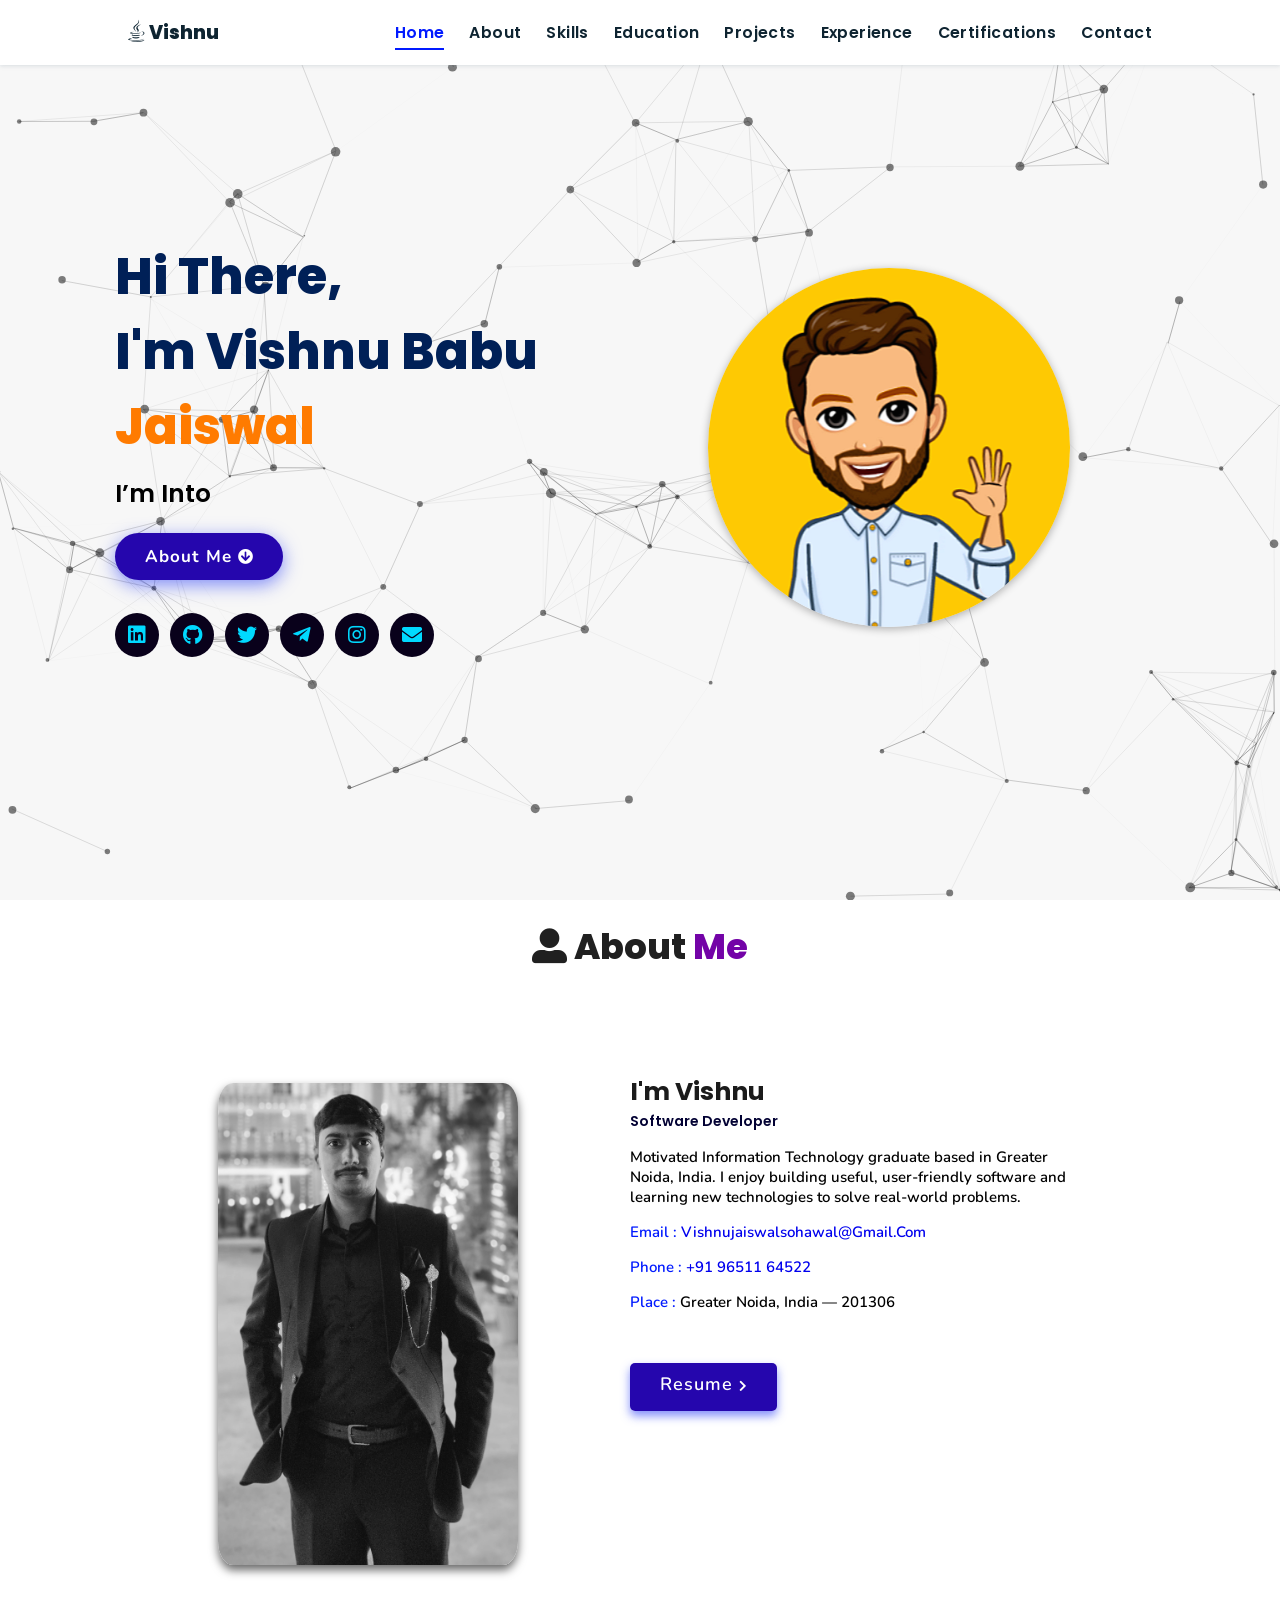
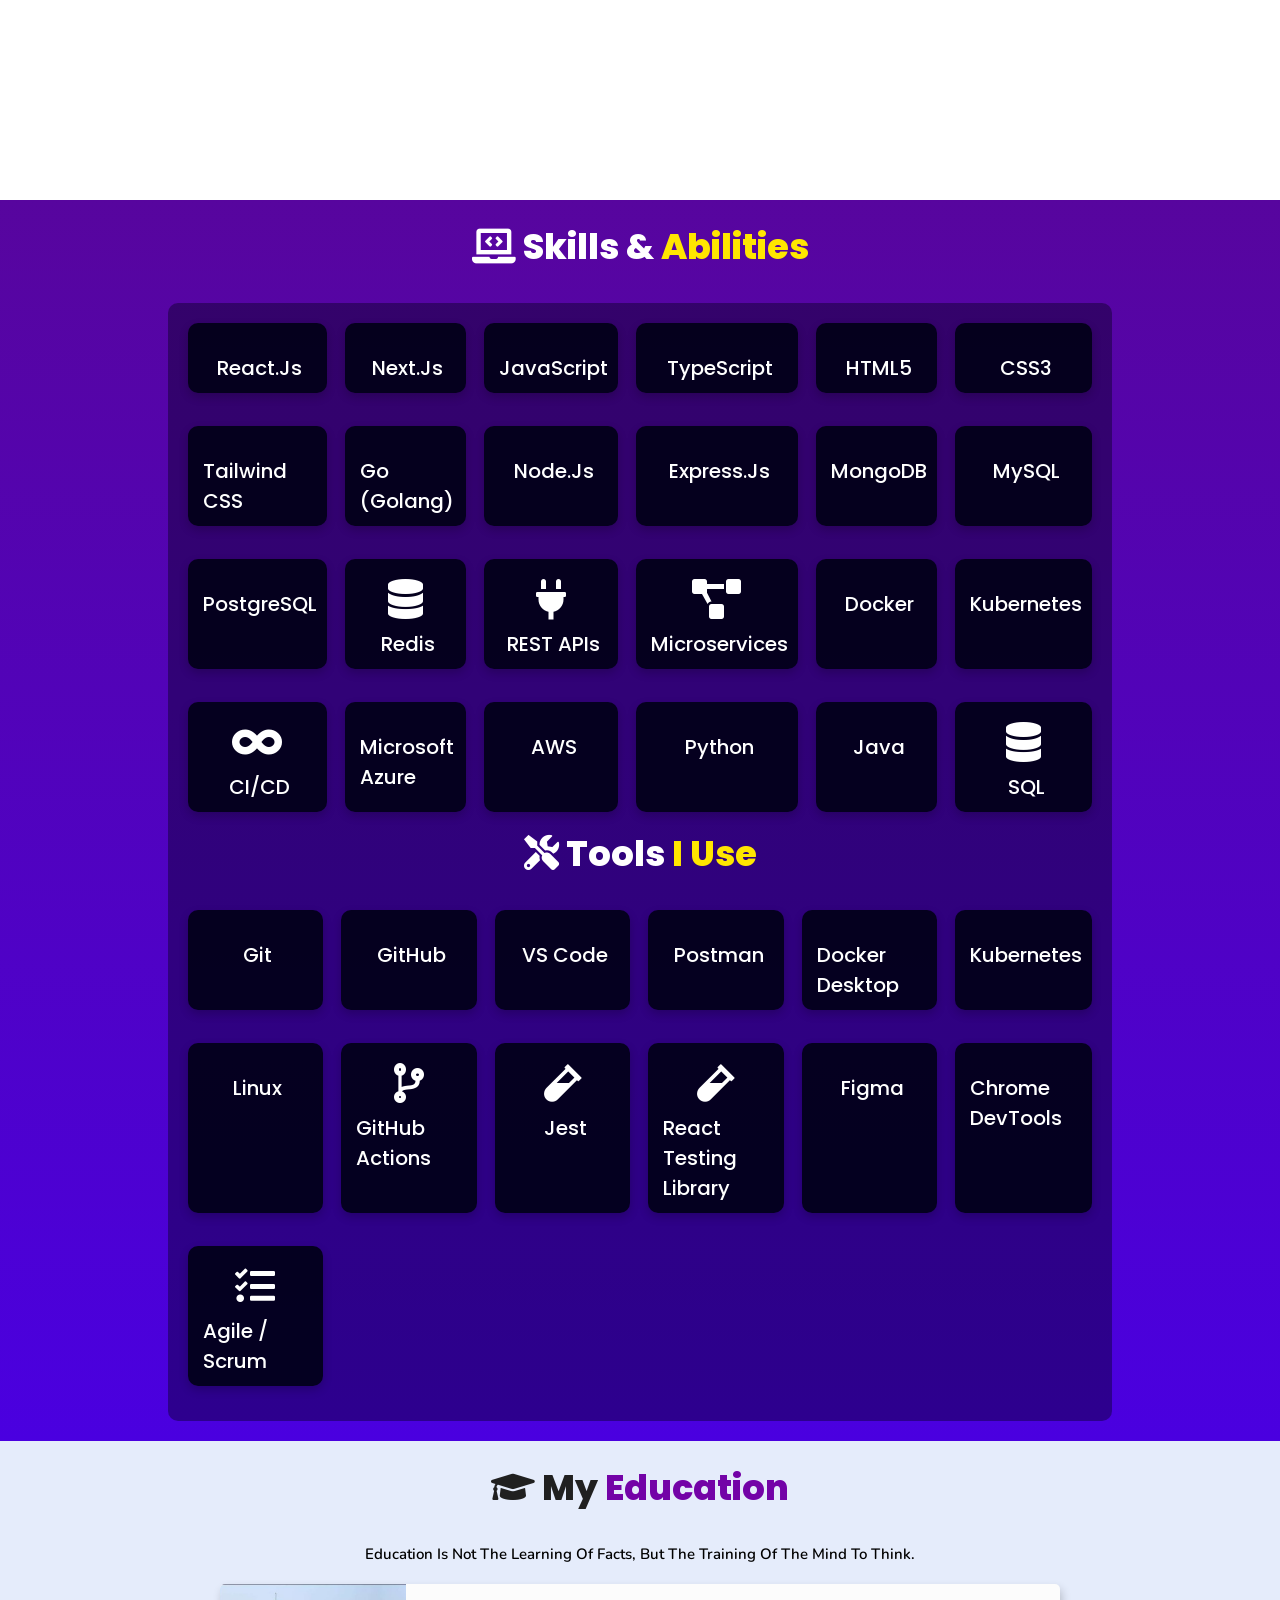
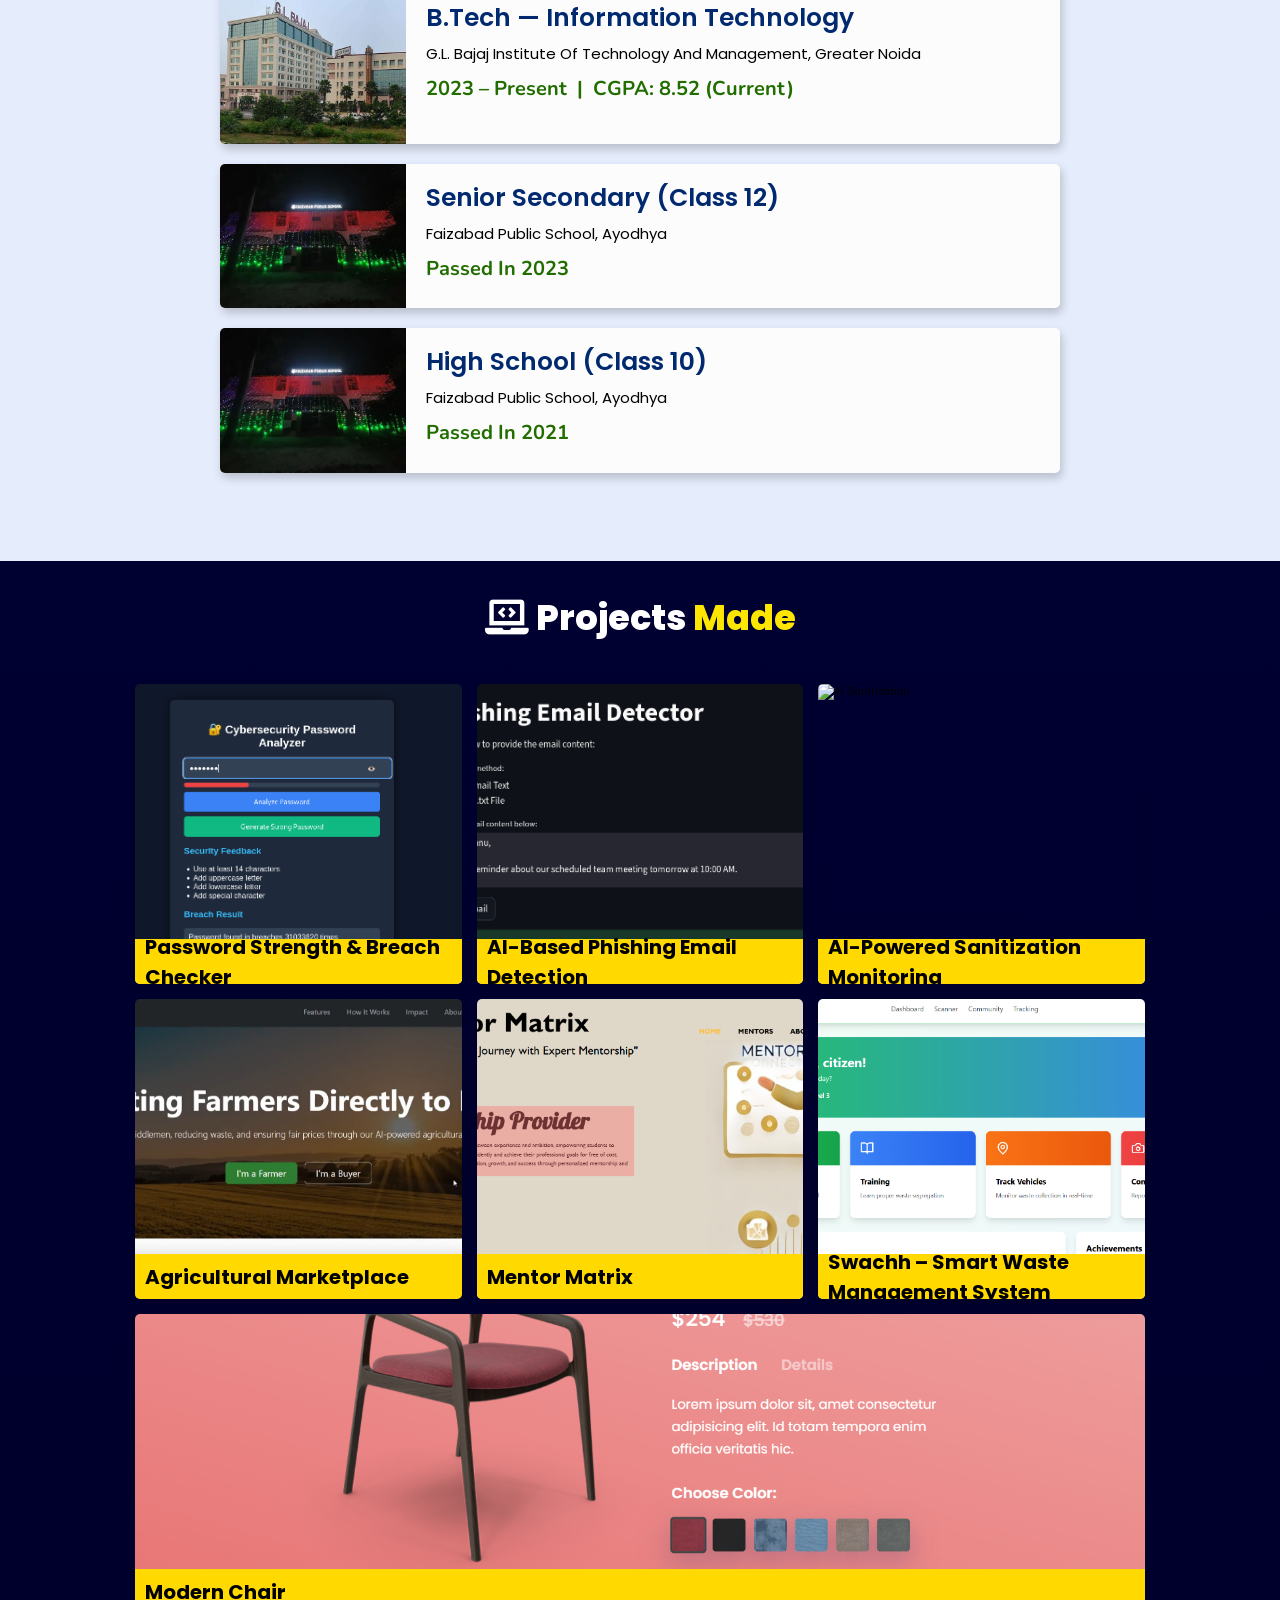
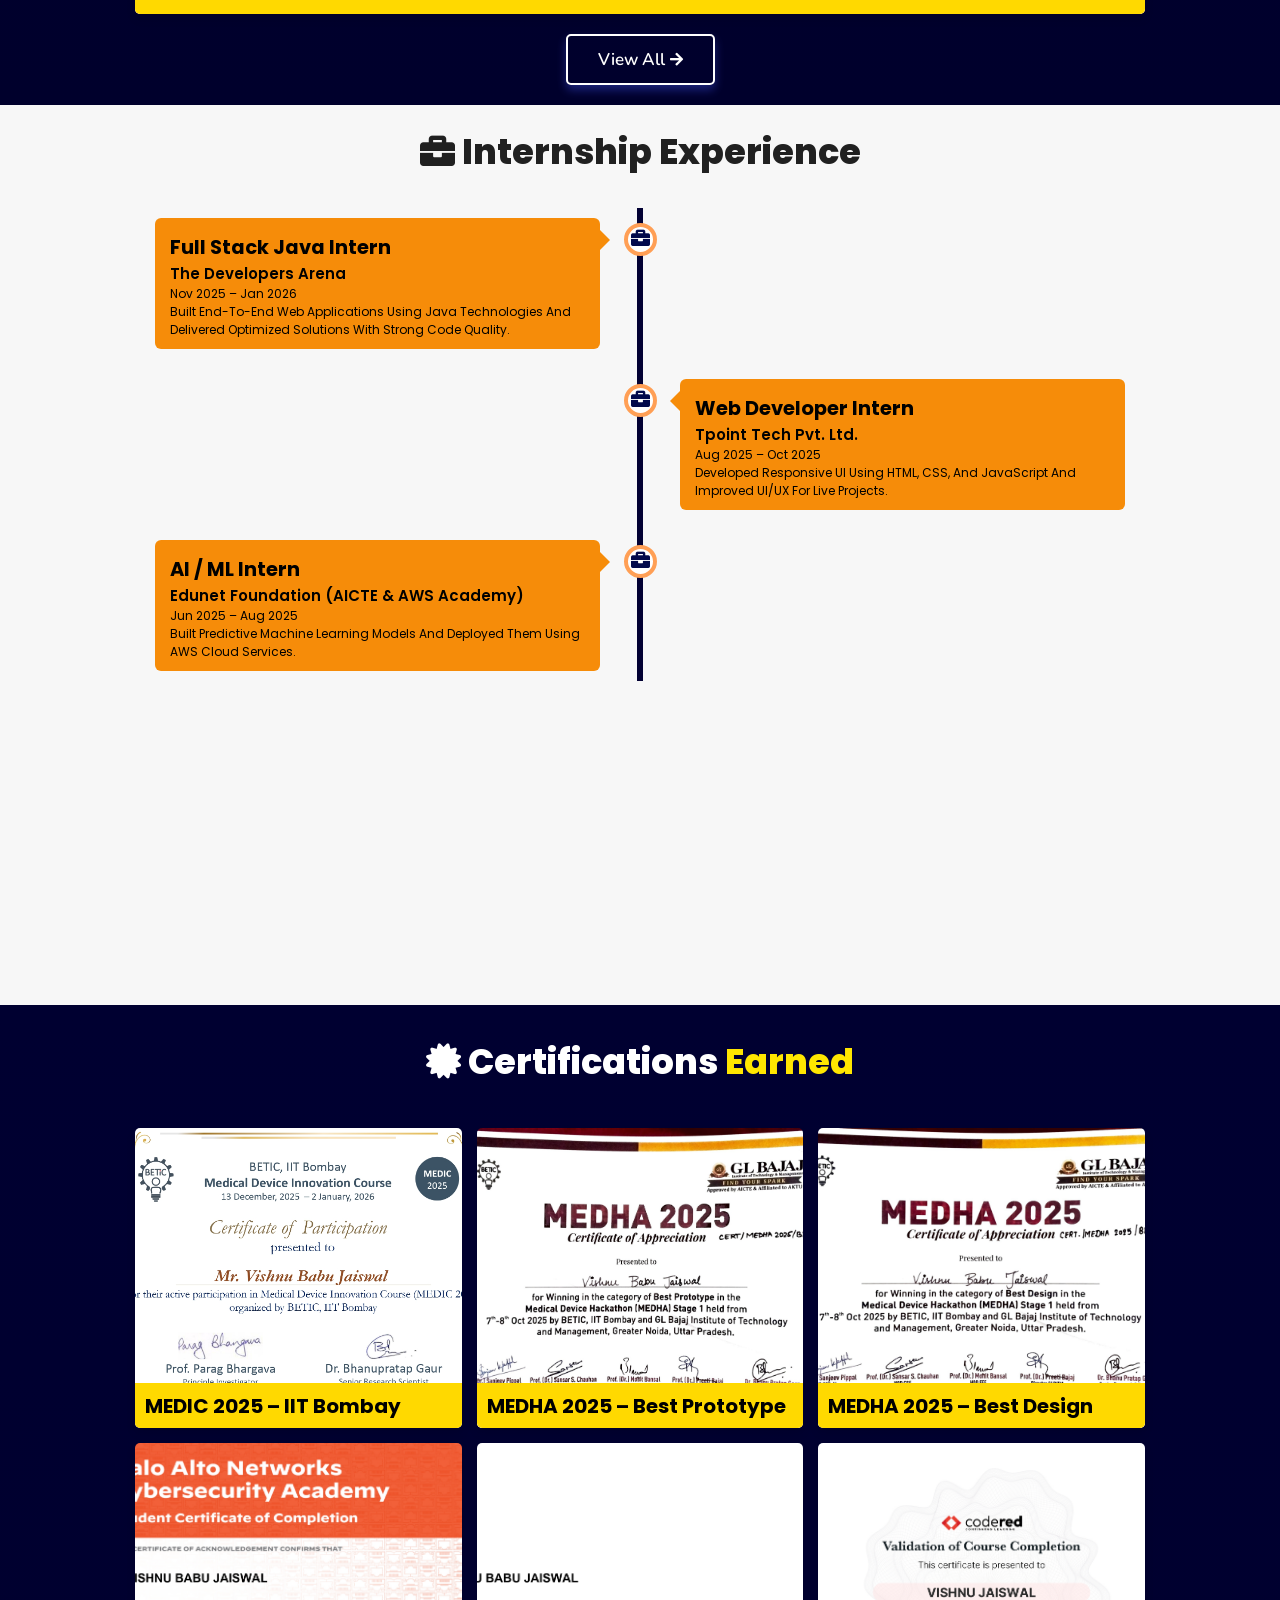
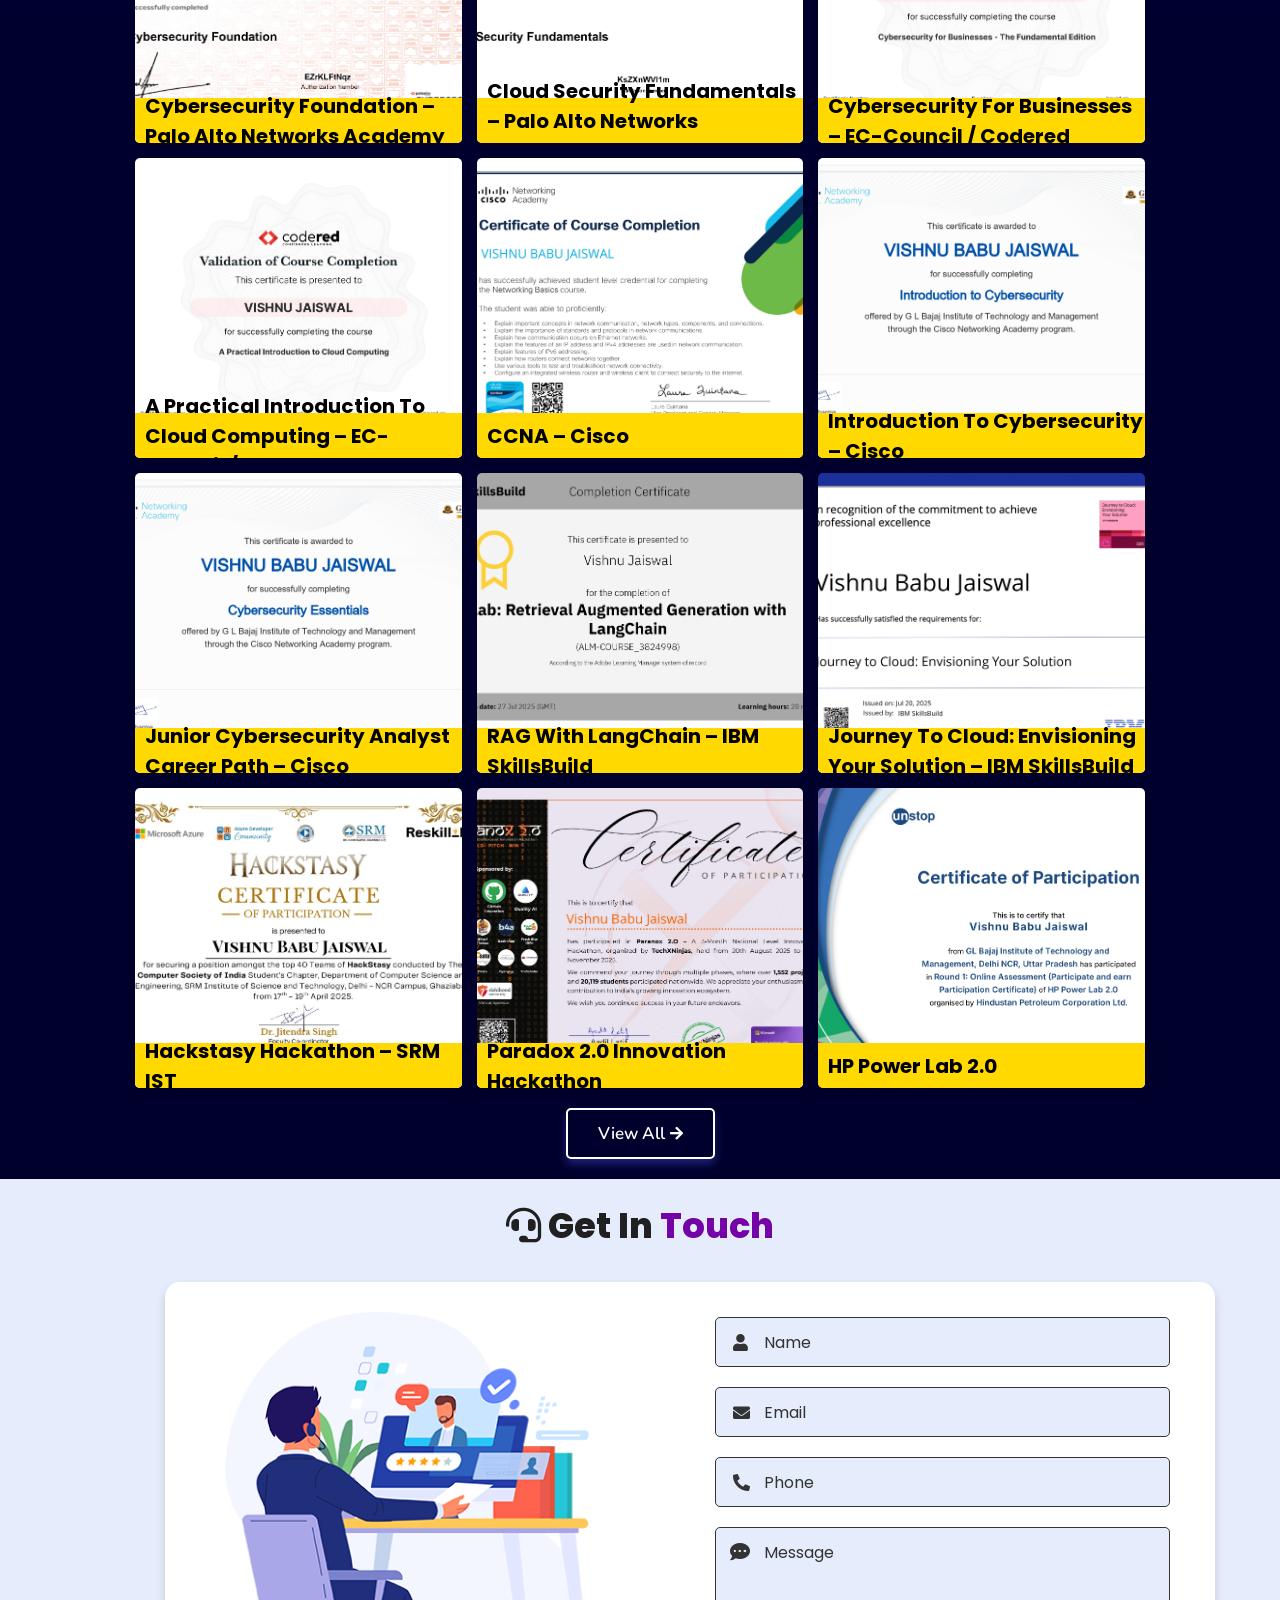
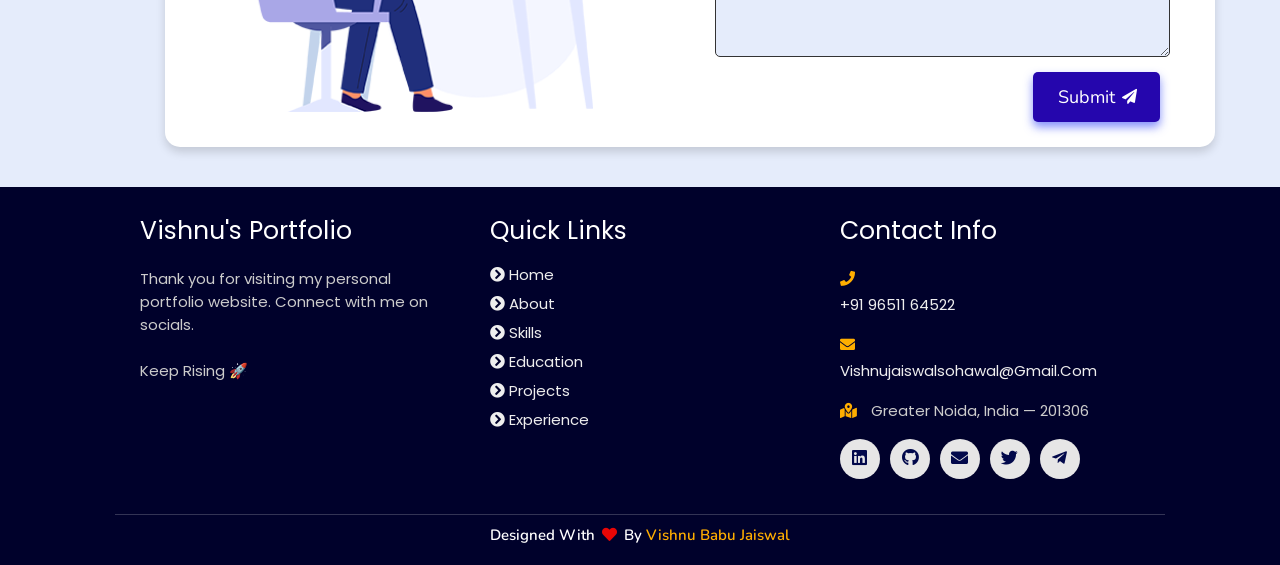
==== commit ddc3f60a: "updated" ====
--- a/index.html
+++ b/index.html
@@ -126,40 +126,167 @@
 
  <!-- Skills & Tools Section -->
 <section class="skills" id="skills">
-  <h2 class="heading"><i class="fas fa-laptop-code"></i> Skills & <span>Abilities</span></h2>
+  <h2 class="heading">
+    <i class="fas fa-laptop-code"></i> Skills &
+    <span>Abilities</span>
+  </h2>
 
   <div class="container">
     <div class="row">
-      <!-- Cybersecurity / Security Skills -->
-      <div class="bar">
-        <div class="info">
-          <i class="fas fa-shield-alt colored"></i>
-          <span>Web Penetration Testing</span>
-        </div>
-      </div>
-
-      <div class="bar">
-        <div class="info">
-          <i class="fas fa-bug colored"></i>
-          <span>Vulnerability Assessment</span>
-        </div>
-      </div>
-
-      <div class="bar">
-        <div class="info">
-          <i class="fas fa-terminal colored"></i>
-          <span>API Security / OWASP Top 10</span>
-        </div>
-      </div>
-
-      <div class="bar">
-        <div class="info">
-          <i class="fas fa-exclamation-triangle colored"></i>
-          <span>SQL Injection / XSS</span>
-        </div>
-      </div>
-
-      <!-- Programming Languages -->
+
+      <!-- Frontend -->
+      <div class="bar">
+        <div class="info">
+          <i class="devicon-react-original colored"></i>
+          <span>React.js</span>
+        </div>
+      </div>
+
+      <div class="bar">
+        <div class="info">
+          <i class="devicon-nextjs-original colored"></i>
+          <span>Next.js</span>
+        </div>
+      </div>
+
+      <div class="bar">
+        <div class="info">
+          <i class="devicon-javascript-plain colored"></i>
+          <span>JavaScript</span>
+        </div>
+      </div>
+
+      <div class="bar">
+        <div class="info">
+          <i class="devicon-typescript-plain colored"></i>
+          <span>TypeScript</span>
+        </div>
+      </div>
+
+      <div class="bar">
+        <div class="info">
+          <i class="devicon-html5-plain colored"></i>
+          <span>HTML5</span>
+        </div>
+      </div>
+
+      <div class="bar">
+        <div class="info">
+          <i class="devicon-css3-plain colored"></i>
+          <span>CSS3</span>
+        </div>
+      </div>
+
+      <div class="bar">
+        <div class="info">
+          <i class="devicon-tailwindcss-plain colored"></i>
+          <span>Tailwind CSS</span>
+        </div>
+      </div>
+
+      <!-- Backend -->
+      <div class="bar">
+        <div class="info">
+          <i class="devicon-go-original-wordmark colored"></i>
+          <span>Go (Golang)</span>
+        </div>
+      </div>
+
+      <div class="bar">
+        <div class="info">
+          <i class="devicon-nodejs-plain colored"></i>
+          <span>Node.js</span>
+        </div>
+      </div>
+
+      <div class="bar">
+        <div class="info">
+          <i class="devicon-express-original colored"></i>
+          <span>Express.js</span>
+        </div>
+      </div>
+
+      <!-- Databases -->
+      <div class="bar">
+        <div class="info">
+          <i class="devicon-mongodb-plain colored"></i>
+          <span>MongoDB</span>
+        </div>
+      </div>
+
+      <div class="bar">
+        <div class="info">
+          <i class="devicon-mysql-plain colored"></i>
+          <span>MySQL</span>
+        </div>
+      </div>
+
+      <div class="bar">
+        <div class="info">
+          <i class="devicon-postgresql-plain colored"></i>
+          <span>PostgreSQL</span>
+        </div>
+      </div>
+
+      <div class="bar">
+        <div class="info">
+          <i class="fas fa-database colored"></i>
+          <span>Redis</span>
+        </div>
+      </div>
+
+      <!-- API & Architecture -->
+      <div class="bar">
+        <div class="info">
+          <i class="fas fa-plug colored"></i>
+          <span>REST APIs</span>
+        </div>
+      </div>
+
+      <div class="bar">
+        <div class="info">
+          <i class="fas fa-project-diagram colored"></i>
+          <span>Microservices</span>
+        </div>
+      </div>
+
+      <!-- Cloud & DevOps -->
+      <div class="bar">
+        <div class="info">
+          <i class="devicon-docker-plain colored"></i>
+          <span>Docker</span>
+        </div>
+      </div>
+
+      <div class="bar">
+        <div class="info">
+          <i class="devicon-kubernetes-plain colored"></i>
+          <span>Kubernetes</span>
+        </div>
+      </div>
+
+      <div class="bar">
+        <div class="info">
+          <i class="fas fa-infinity colored"></i>
+          <span>CI/CD</span>
+        </div>
+      </div>
+
+      <div class="bar">
+        <div class="info">
+          <i class="devicon-azure-plain colored"></i>
+          <span>Microsoft Azure</span>
+        </div>
+      </div>
+
+      <div class="bar">
+        <div class="info">
+          <i class="devicon-amazonwebservices-original colored"></i>
+          <span>AWS</span>
+        </div>
+      </div>
+
+      <!-- Programming -->
       <div class="bar">
         <div class="info">
           <i class="devicon-python-plain colored"></i>
@@ -176,41 +303,63 @@
 
       <div class="bar">
         <div class="info">
-          <i class="devicon-c-plain colored"></i>
-          <span>C</span>
-        </div>
-      </div>
-
-      <div class="bar">
-        <div class="info">
-          <i class="devicon-javascript-plain colored"></i>
-          <span>JavaScript</span>
-        </div>
-      </div>
-
-      <div class="bar">
-        <div class="info">
-          <i class="devicon-sqlite-plain colored"></i>
+          <i class="fas fa-database colored"></i>
           <span>SQL</span>
         </div>
       </div>
 
-      <!-- Web / Front-end -->
-      <div class="bar">
-        <div class="info">
-          <i class="devicon-html5-plain colored"></i>
-          <span>HTML</span>
-        </div>
-      </div>
-
-      <div class="bar">
-        <div class="info">
-          <i class="devicon-css3-plain colored"></i>
-          <span>CSS</span>
-        </div>
-      </div>
-
-      <!-- Platforms / OS -->
+    </div>
+
+    <!-- Tools Section -->
+    <h2 class="heading">
+      <i class="fas fa-tools"></i> Tools
+      <span>I Use</span>
+    </h2>
+
+    <div class="row">
+
+      <div class="bar">
+        <div class="info">
+          <i class="devicon-git-plain colored"></i>
+          <span>Git</span>
+        </div>
+      </div>
+
+      <div class="bar">
+        <div class="info">
+          <i class="devicon-github-original colored"></i>
+          <span>GitHub</span>
+        </div>
+      </div>
+
+      <div class="bar">
+        <div class="info">
+          <i class="devicon-vscode-plain colored"></i>
+          <span>VS Code</span>
+        </div>
+      </div>
+
+      <div class="bar">
+        <div class="info">
+          <i class="devicon-postman-plain colored"></i>
+          <span>Postman</span>
+        </div>
+      </div>
+
+      <div class="bar">
+        <div class="info">
+          <i class="devicon-docker-plain colored"></i>
+          <span>Docker Desktop</span>
+        </div>
+      </div>
+
+      <div class="bar">
+        <div class="info">
+          <i class="devicon-kubernetes-plain colored"></i>
+          <span>Kubernetes</span>
+        </div>
+      </div>
+
       <div class="bar">
         <div class="info">
           <i class="devicon-linux-plain colored"></i>
@@ -220,88 +369,22 @@
 
       <div class="bar">
         <div class="info">
-          <i class="devicon-aws-plain colored"></i>
-          <span>AWS</span>
-        </div>
-      </div>
-
-      <!-- AI / ML -->
-      <div class="bar">
-        <div class="info">
-          <i class="fas fa-robot colored"></i>
-          <span>AI / ML Concepts</span>
-        </div>
-      </div>
-
-      <!-- Version Control -->
-      <div class="bar">
-        <div class="info">
-          <i class="devicon-git-plain colored"></i>
-          <span>Git</span>
-        </div>
-      </div>
-    </div>
-
-    <!-- Tools Section -->
-    <h2 class="heading"><i class="fas fa-tools"></i> Tools <span>I Use</span></h2>
-    <div class="row">
-      <!-- Cybersecurity Tools -->
-      <div class="bar">
-        <div class="info">
-          <i class="fas fa-shield-alt colored"></i>
-          <span>Nmap / Wireshark</span>
-        </div>
-      </div>
-
-      <div class="bar">
-        <div class="info">
-          <i class="fas fa-bug colored"></i>
-          <span>Burp Suite / OWASP ZAP</span>
-        </div>
-      </div>
-
-      <div class="bar">
-        <div class="info">
-          <i class="fas fa-terminal colored"></i>
-          <span>SET / Hydra / Nikto</span>
-        </div>
-      </div>
-
-      <!-- Network / Utility -->
-      <div class="bar">
-        <div class="info">
-          <i class="fas fa-network-wired colored"></i>
-          <span>cURL / Netcat / TCPDump / Crunch</span>
-        </div>
-      </div>
-
-      <!-- Development Tools -->
-      <div class="bar">
-        <div class="info">
-          <i class="devicon-vscode-plain colored"></i>
-          <span>VS Code</span>
-        </div>
-      </div>
-
-      <!-- GitHub -->
-<div class="bar">
-  <div class="info">
-    <i class="devicon-github-original-wordmark colored"></i>
-    <span>GitHub</span>
-  </div>
-</div>
-
-      <div class="bar">
-        <div class="info">
-          <i class="devicon-docker-plain colored"></i>
-          <span>Docker</span>
-        </div>
-      </div>
-
-      <div class="bar">
-        <div class="info">
-          <i class="devicon-postman-plain colored"></i>
-          <span>Postman</span>
+          <i class="fas fa-code-branch colored"></i>
+          <span>GitHub Actions</span>
+        </div>
+      </div>
+
+      <div class="bar">
+        <div class="info">
+          <i class="fas fa-vial colored"></i>
+          <span>Jest</span>
+        </div>
+      </div>
+
+      <div class="bar">
+        <div class="info">
+          <i class="fas fa-vial colored"></i>
+          <span>React Testing Library</span>
         </div>
       </div>
 
@@ -318,10 +401,17 @@
           <span>Chrome DevTools</span>
         </div>
       </div>
+
+      <div class="bar">
+        <div class="info">
+          <i class="fas fa-tasks colored"></i>
+          <span>Agile / Scrum</span>
+        </div>
+      </div>
+
     </div>
   </div>
 </section>
-
   
 
   <!-- education -->
